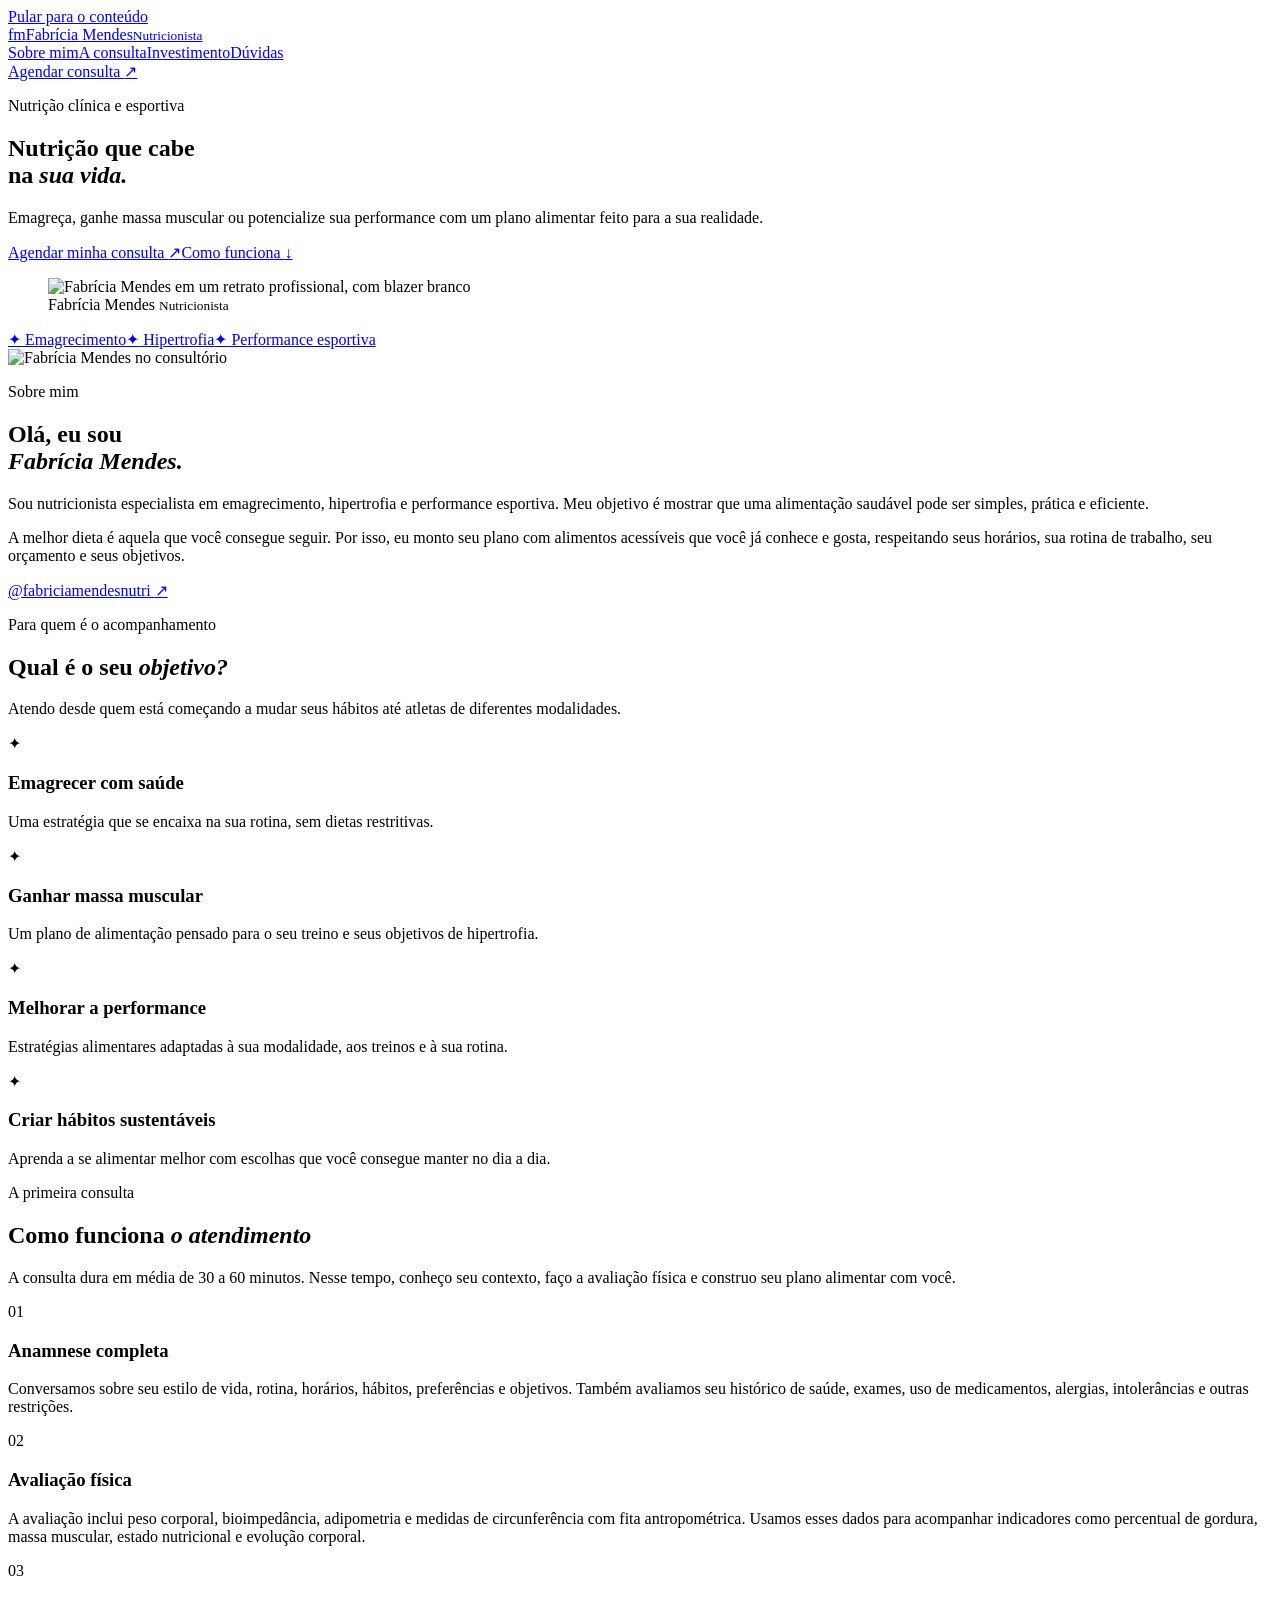
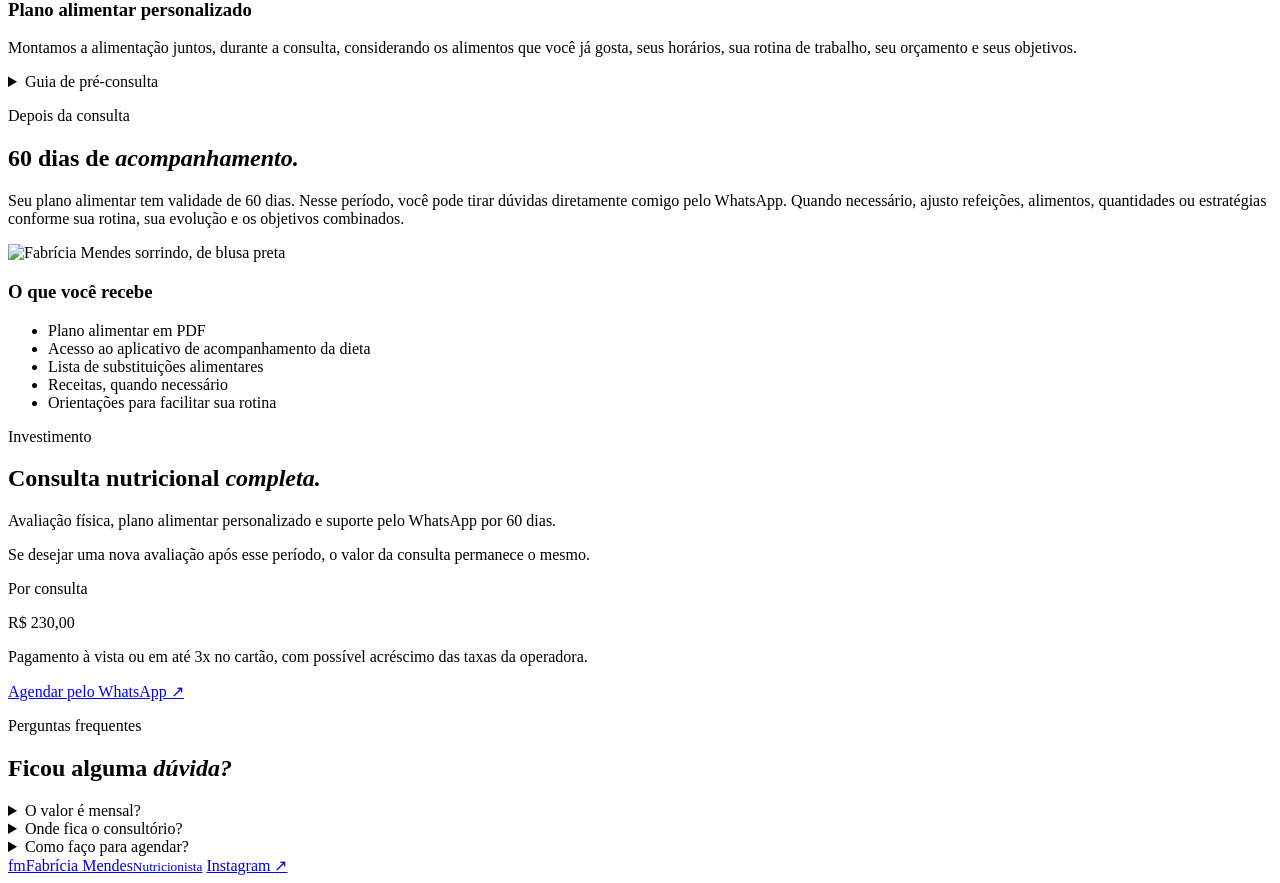
==== index.html @ 50916af8 "Add initial index.html for nutrition website This is the initial commit of the index.html file conta" ====
<!doctype html>
<html lang="pt-BR">
<head>
<meta charset="utf-8"><meta name="viewport" content="width=device-width, initial-scale=1">
<title>Fabrícia Mendes | Nutrição personalizada</title>
<meta name="description" content="Consulta nutricional personalizada com Fabrícia Mendes para emagrecimento, hipertrofia e performance esportiva. Avaliação física, plano alimentar e 60 dias de suporte.">
<meta name="theme-color" content="#f8f4ec">
<link rel="preconnect" href="https://fonts.googleapis.com">
<link rel="preconnect" href="https://fonts.gstatic.com" crossorigin>
<link href="https://fonts.googleapis.com/css2?family=DM+Sans:wght@400;500;600;700&family=Playfair+Display:ital,wght@0,400;0,500;0,600;1,400&display=swap" rel="stylesheet">
<link rel="stylesheet" href="style.css">
</head>
<body>
<a class="skip" href="#conteudo">Pular para o conteúdo</a>
<header class="top">
<div class="wrap nav">
<a class="brand" href="#inicio" aria-label="Fabrícia Mendes, início"><span class="monogram" aria-hidden="true">fm</span><span>Fabrícia Mendes<small>Nutricionista</small></span></a>
<nav aria-label="Navegação principal"><a href="#sobre">Sobre mim</a><a href="#consulta">A consulta</a><a href="#investimento">Investimento</a><a href="#duvidas">Dúvidas</a></nav>
<a class="button outline" href="#agendar">Agendar consulta <span aria-hidden="true">↗</span></a>
</div>
</header>
<main id="conteudo">
<section id="inicio" class="hero">
<div class="wrap hero-grid">
<div class="intro">
<p class="eyebrow"><span></span> Nutrição clínica e esportiva</p>
<h1>Nutrição que cabe<br class="desktop"> na <em>sua vida.</em></h1>
<p class="lead">Emagreça, ganhe massa muscular ou potencialize sua performance com um plano alimentar feito para a sua realidade.</p>
<div class="actions"><a class="button primary" href="#agendar">Agendar minha consulta <span aria-hidden="true">↗</span></a><a class="under" href="#consulta">Como funciona <span aria-hidden="true">↓</span></a></div>
</div>
<figure class="hero-image"><img src="assets/retrato.webp" alt="Fabrícia Mendes em um retrato profissional, com blazer branco" width="720" height="1280" fetchpriority="high"><figcaption>Fabrícia Mendes <small>Nutricionista</small></figcaption></figure>
</div>
<div class="wrap specialties"><a href="#objetivos"><span aria-hidden="true">✦</span> Emagrecimento</a><a href="#objetivos"><span aria-hidden="true">✦</span> Hipertrofia</a><a href="#objetivos"><span aria-hidden="true">✦</span> Performance esportiva</a></div>
</section>
<section class="section wrap about" id="sobre">
<img src="assets/consultorio.webp" alt="Fabrícia Mendes no consultório" width="640" height="640" loading="lazy">
<div><p class="eyebrow"><span></span> Sobre mim</p><h2>Olá, eu sou<br><em>Fabrícia Mendes.</em></h2>
<p>Sou nutricionista especialista em emagrecimento, hipertrofia e performance esportiva. Meu objetivo é mostrar que uma alimentação saudável pode ser simples, prática e eficiente.</p>
<p>A melhor dieta é aquela que você consegue seguir. Por isso, eu monto seu plano com alimentos acessíveis que você já conhece e gosta, respeitando seus horários, sua rotina de trabalho, seu orçamento e seus objetivos.</p>
<a class="under" href="https://www.instagram.com/fabriciamendesnutri/">@fabriciamendesnutri <span aria-hidden="true">↗</span></a></div>
</section>
<section class="section soft" id="objetivos"><div class="wrap">
<p class="eyebrow"><span></span> Para quem é o acompanhamento</p>
<h2>Qual é o seu <em>objetivo?</em></h2>
<p class="section-lead">Atendo desde quem está começando a mudar seus hábitos até atletas de diferentes modalidades.</p>
<div class="cards">
<article><span class="card-mark" aria-hidden="true">✦</span><h3>Emagrecer com saúde</h3><p>Uma estratégia que se encaixa na sua rotina, sem dietas restritivas.</p></article>
<article><span class="card-mark" aria-hidden="true">✦</span><h3>Ganhar massa muscular</h3><p>Um plano de alimentação pensado para o seu treino e seus objetivos de hipertrofia.</p></article>
<article><span class="card-mark" aria-hidden="true">✦</span><h3>Melhorar a performance</h3><p>Estratégias alimentares adaptadas à sua modalidade, aos treinos e à sua rotina.</p></article>
<article><span class="card-mark" aria-hidden="true">✦</span><h3>Criar hábitos sustentáveis</h3><p>Aprenda a se alimentar melhor com escolhas que você consegue manter no dia a dia.</p></article>
</div></div></section>
<section class="section wrap" id="consulta">
<p class="eyebrow"><span></span> A primeira consulta</p><h2>Como funciona <em>o atendimento</em></h2>
<p class="section-lead">A consulta dura em média de 30 a 60 minutos. Nesse tempo, conheço seu contexto, faço a avaliação física e construo seu plano alimentar com você.</p>
<div class="steps">
<article><span aria-hidden="true">01</span><div><h3>Anamnese completa</h3><p>Conversamos sobre seu estilo de vida, rotina, horários, hábitos, preferências e objetivos. Também avaliamos seu histórico de saúde, exames, uso de medicamentos, alergias, intolerâncias e outras restrições.</p></div></article>
<article><span aria-hidden="true">02</span><div><h3>Avaliação física</h3><p>A avaliação inclui peso corporal, bioimpedância, adipometria e medidas de circunferência com fita antropométrica. Usamos esses dados para acompanhar indicadores como percentual de gordura, massa muscular, estado nutricional e evolução corporal.</p></div></article>
<article><span aria-hidden="true">03</span><div><h3>Plano alimentar personalizado</h3><p>Montamos a alimentação juntos, durante a consulta, considerando os alimentos que você já gosta, seus horários, sua rotina de trabalho, seu orçamento e seus objetivos.</p></div></article>
</div>
<details class="guide"><summary>Guia de pré-consulta</summary><div><p>Para ajudar na precisão da avaliação corporal:</p><ul><li>Deixe cerca de 2 horas entre a última refeição e o horário da consulta.</li><li>Evite bebidas alcoólicas nas 24 horas anteriores ao atendimento.</li><li>Compareça com roupas leves. Para mulheres, top de academia e short de treino facilitam a avaliação física.</li><li>O uso de tênis é opcional.</li></ul></div></details>
</section>
<section class="section dark"><div class="wrap after">
<div><p class="eyebrow"><span></span> Depois da consulta</p><h2>60 dias de <em>acompanhamento.</em></h2><p>Seu plano alimentar tem validade de 60 dias. Nesse período, você pode tirar dúvidas diretamente comigo pelo WhatsApp. Quando necessário, ajusto refeições, alimentos, quantidades ou estratégias conforme sua rotina, sua evolução e os objetivos combinados.</p></div>
<img class="after-photo" src="assets/acompanhamento.webp" alt="Fabrícia Mendes sorrindo, de blusa preta" width="1100" height="825" loading="lazy" decoding="async">
<div class="deliverables"><h3>O que você recebe</h3><ul><li>Plano alimentar em PDF</li><li>Acesso ao aplicativo de acompanhamento da dieta</li><li>Lista de substituições alimentares</li><li>Receitas, quando necessário</li><li>Orientações para facilitar sua rotina</li></ul></div>
</div></section>
<section class="section wrap booking" id="investimento">
<div><p class="eyebrow"><span></span> Investimento</p><h2>Consulta nutricional <em>completa.</em></h2><p>Avaliação física, plano alimentar personalizado e suporte pelo WhatsApp por 60 dias.</p><p>Se desejar uma nova avaliação após esse período, o valor da consulta permanece o mesmo.</p></div>
<div class="price" id="agendar"><p class="eyebrow">Por consulta</p><p class="amount">R$ 230,00</p><p>Pagamento à vista ou em até 3x no cartão, com possível acréscimo das taxas da operadora.</p><a class="button primary" href="https://wa.me/5598991360718?text=Ol%C3%A1%2C%20Fabr%C3%ADcia%21%20Gostaria%20de%20agendar%20uma%20consulta%20nutricional.">Agendar pelo WhatsApp <span aria-hidden="true">↗</span></a></div>
</section>
<section class="section soft" id="duvidas"><div class="wrap faq"><div><p class="eyebrow"><span></span> Perguntas frequentes</p><h2>Ficou alguma <em>dúvida?</em></h2></div><div>
<details><summary>O valor é mensal?</summary><p>O pagamento de R$ 230,00 é feito por consulta e inclui avaliação, plano alimentar personalizado e 60 dias de suporte via WhatsApp.</p></details>
<details><summary>Onde fica o consultório?</summary><p>Após o agendamento, você recebe o endereço e as orientações para o atendimento.</p></details>
<details><summary>Como faço para agendar?</summary><p>Toque em “Agendar pelo WhatsApp” para falar diretamente comigo e combinar seu atendimento.</p><a class="under" href="#agendar">Ir para o agendamento <span aria-hidden="true">↗</span></a></details>
</div></div></section>
</main>
<footer><div class="wrap nav">
<a class="brand" href="#inicio"><span class="monogram" aria-hidden="true">fm</span><span>Fabrícia Mendes<small>Nutricionista</small></span></a>
<a class="under" href="https://www.instagram.com/fabriciamendesnutri/">Instagram <span aria-hidden="true">↗</span></a>
</div></footer>
</body></html>
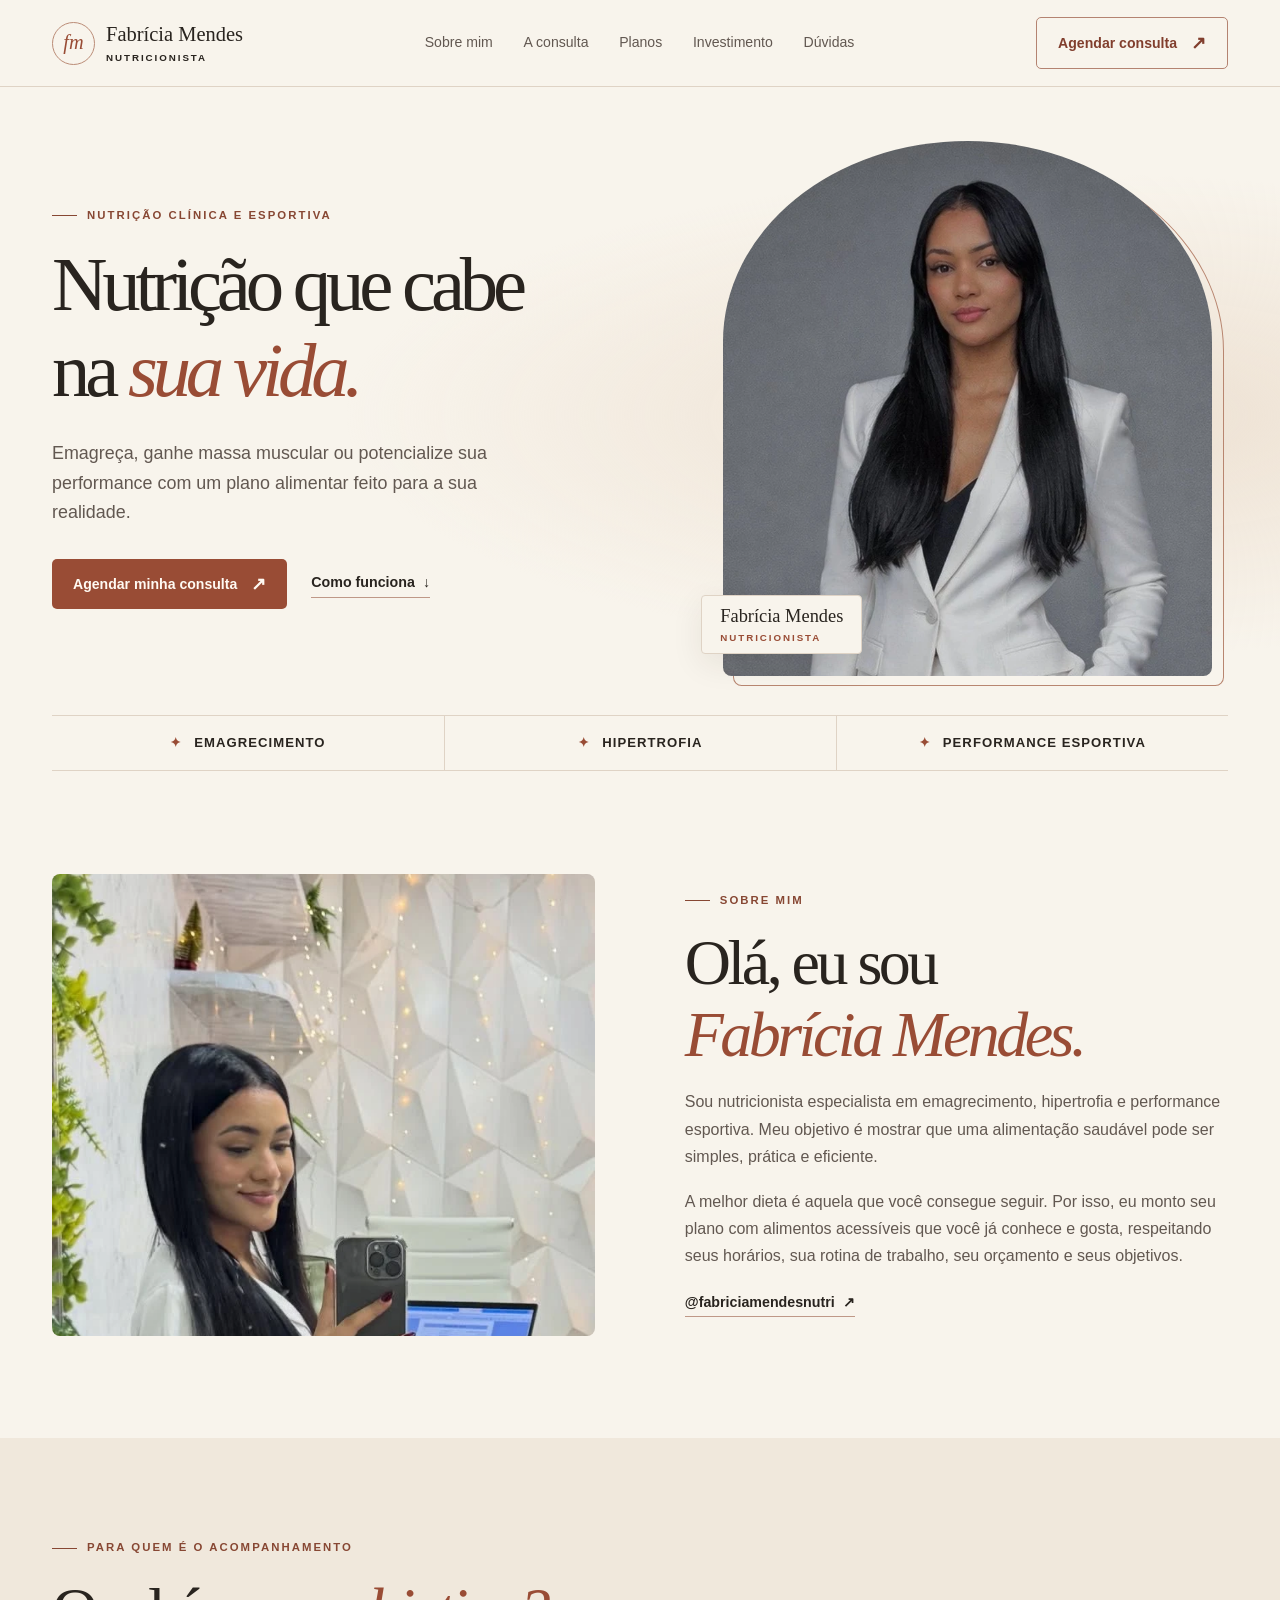
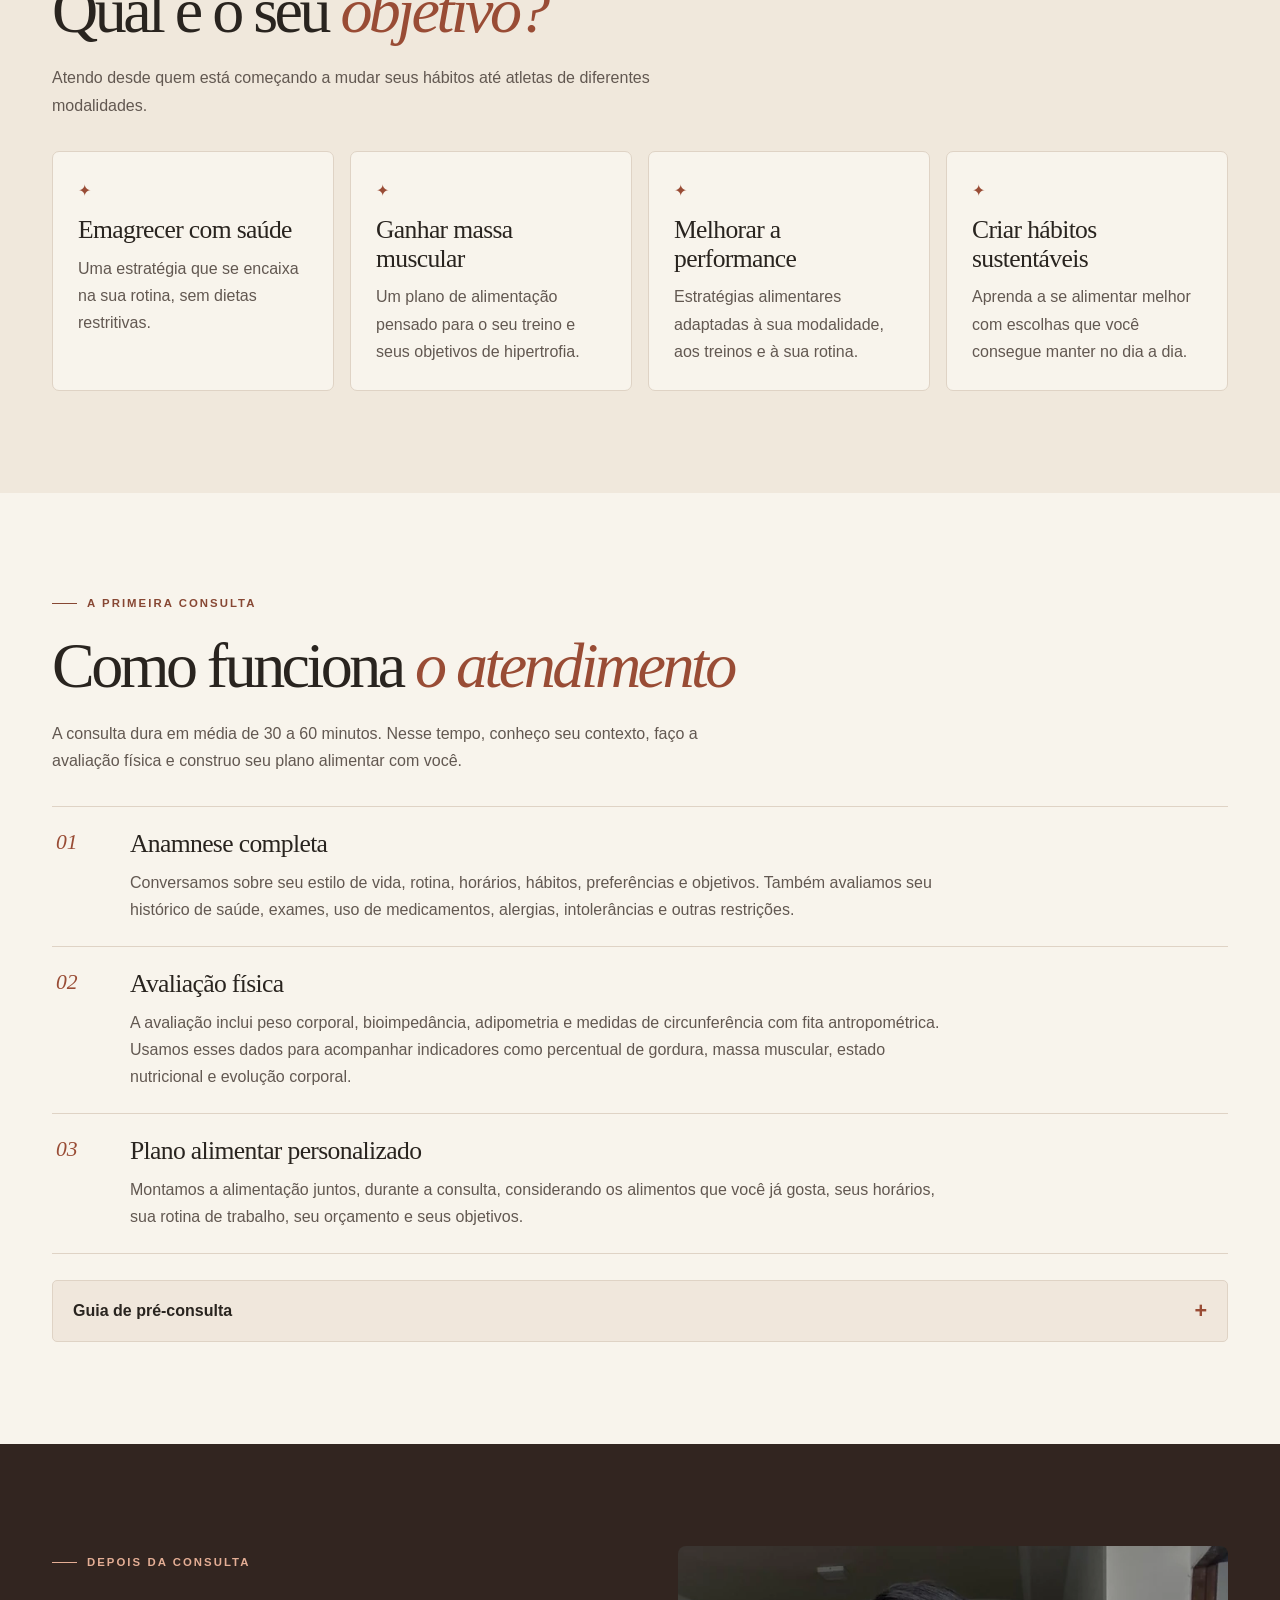
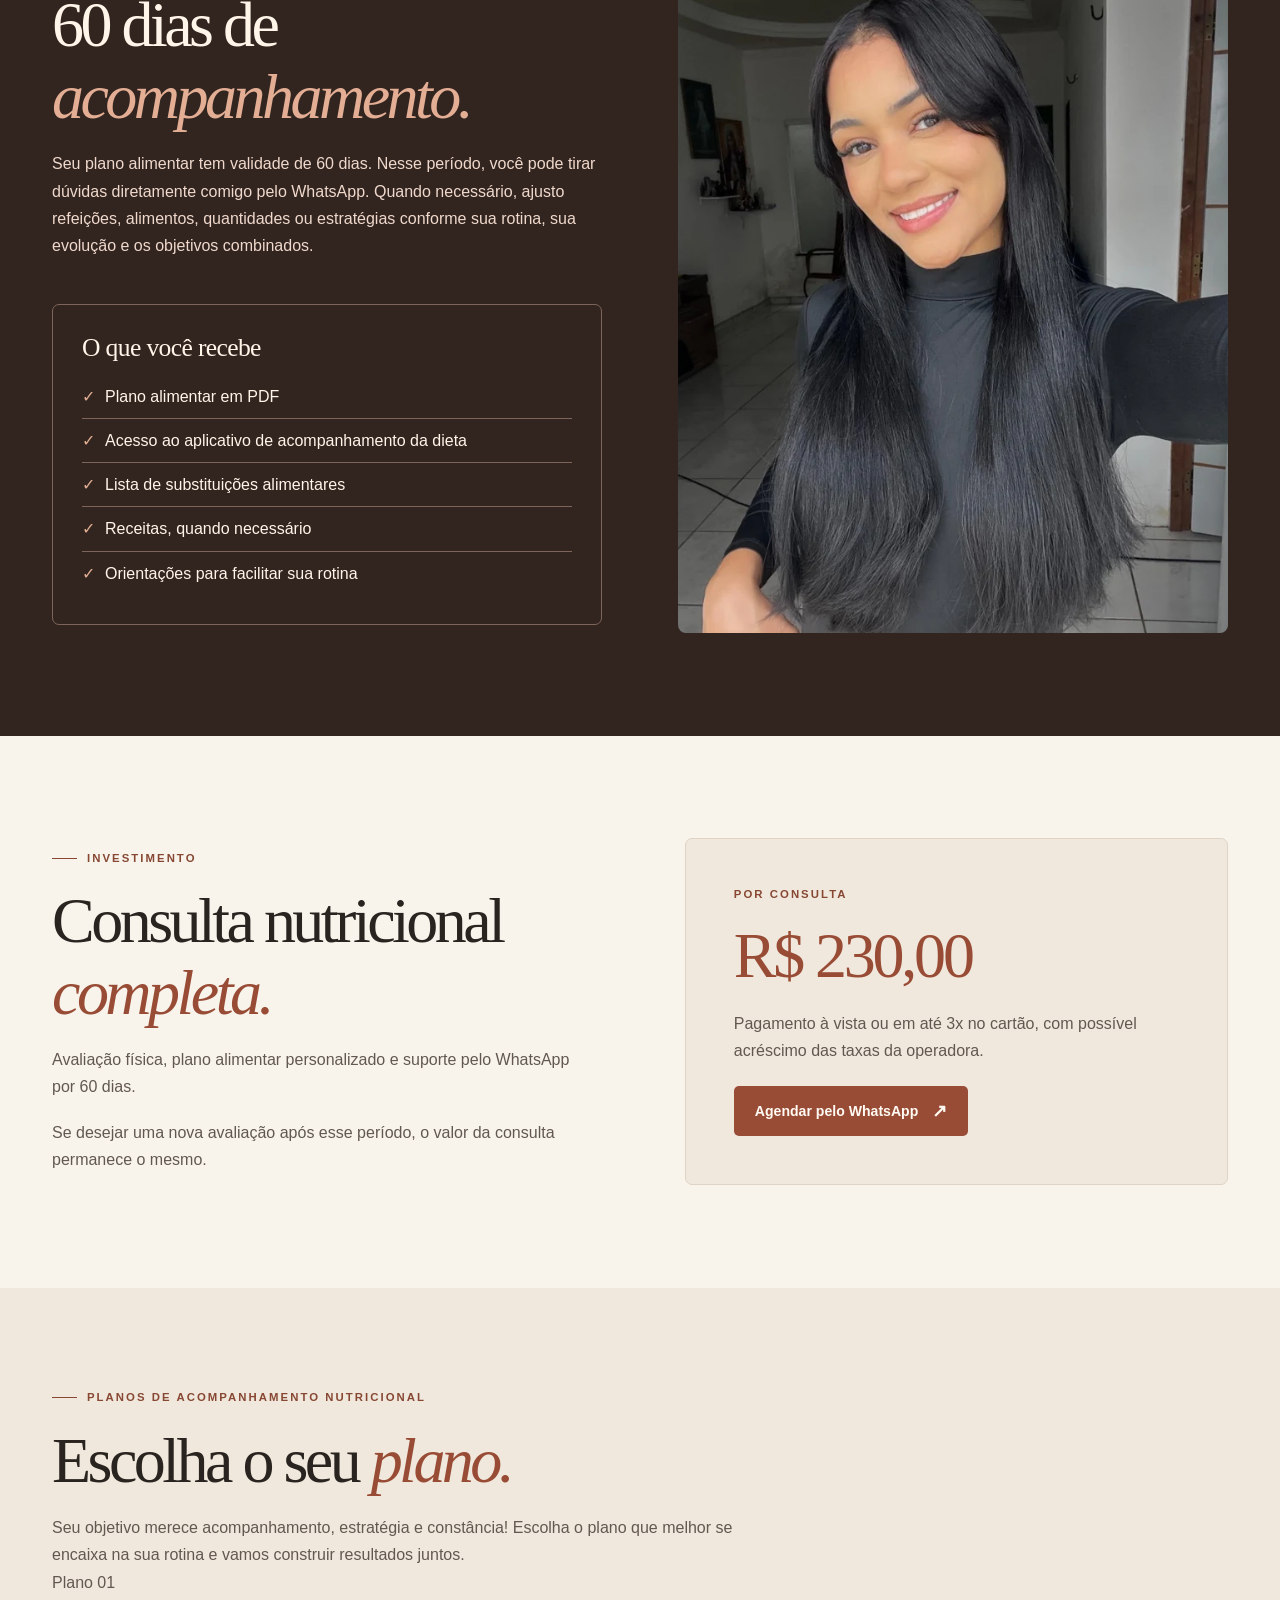
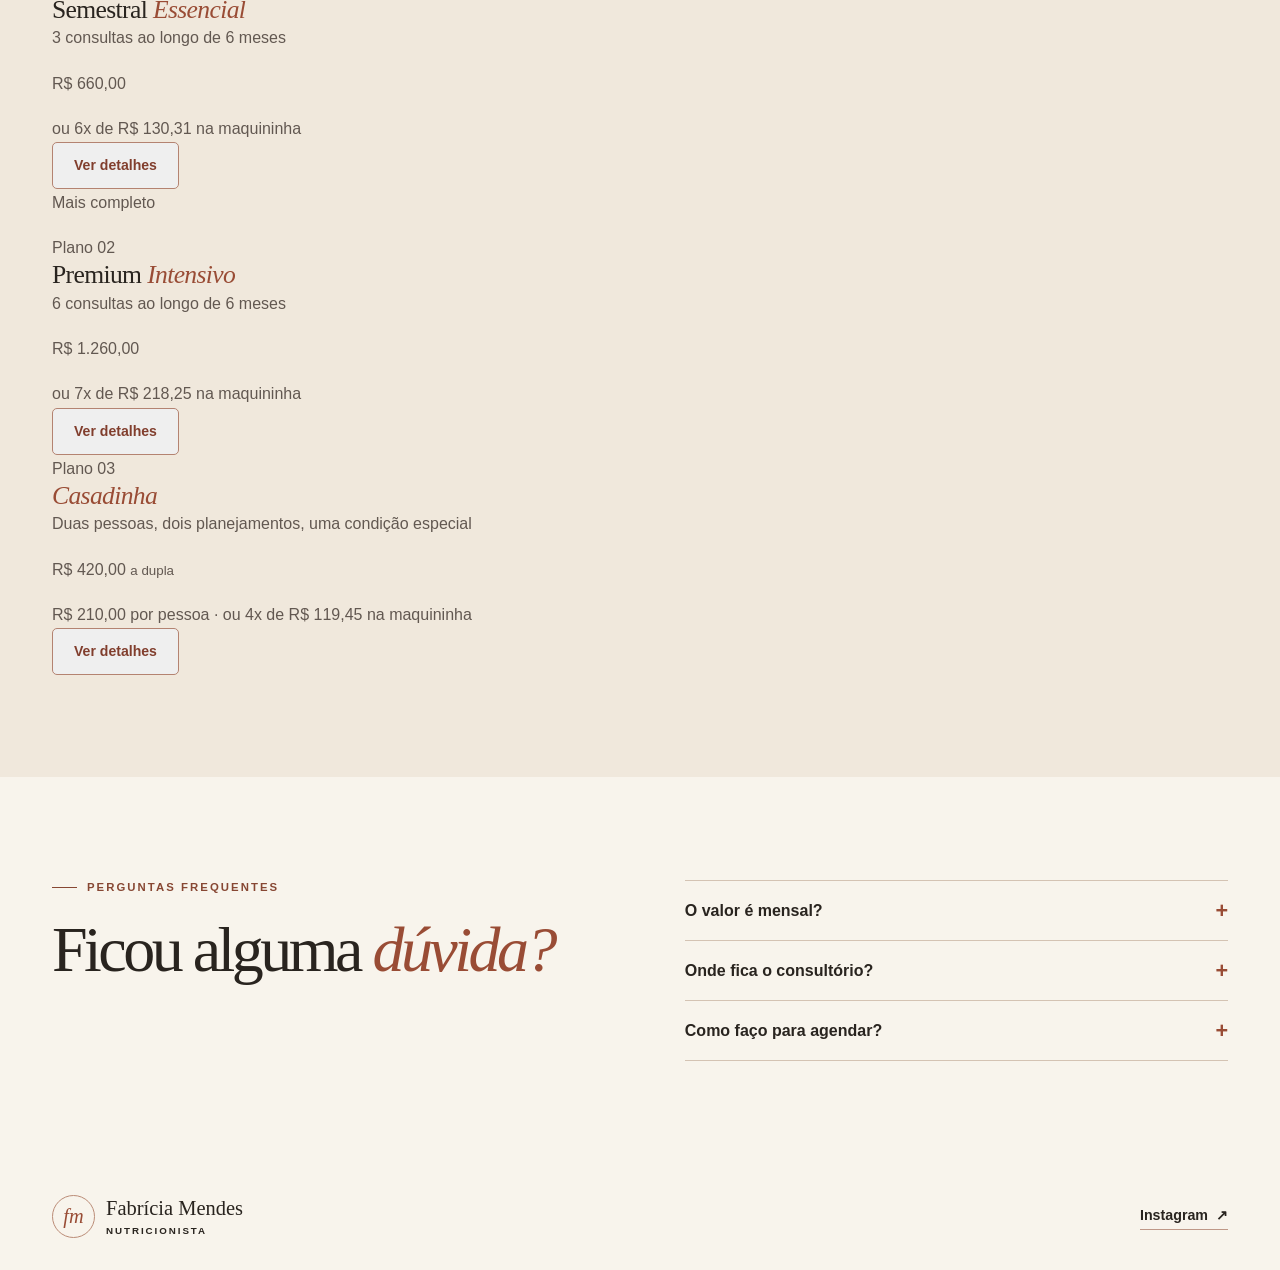
==== commit 19ef0f04: "Adiciona seção de planos com modais e link para WhatsApp Added new nutritional plans section with de" ====
--- a/index.html
+++ b/index.html
@@ -15,7 +15,7 @@
 <header class="top">
 <div class="wrap nav">
 <a class="brand" href="#inicio" aria-label="Fabrícia Mendes, início"><span class="monogram" aria-hidden="true">fm</span><span>Fabrícia Mendes<small>Nutricionista</small></span></a>
-<nav aria-label="Navegação principal"><a href="#sobre">Sobre mim</a><a href="#consulta">A consulta</a><a href="#investimento">Investimento</a><a href="#duvidas">Dúvidas</a></nav>
+<nav aria-label="Navegação principal"><a href="#sobre">Sobre mim</a><a href="#consulta">A consulta</a><a href="#planos">Planos</a><a href="#investimento">Investimento</a><a href="#duvidas">Dúvidas</a></nav>
 <a class="button outline" href="#agendar">Agendar consulta <span aria-hidden="true">↗</span></a>
 </div>
 </header>
@@ -68,7 +68,39 @@
 <div><p class="eyebrow"><span></span> Investimento</p><h2>Consulta nutricional <em>completa.</em></h2><p>Avaliação física, plano alimentar personalizado e suporte pelo WhatsApp por 60 dias.</p><p>Se desejar uma nova avaliação após esse período, o valor da consulta permanece o mesmo.</p></div>
 <div class="price" id="agendar"><p class="eyebrow">Por consulta</p><p class="amount">R$ 230,00</p><p>Pagamento à vista ou em até 3x no cartão, com possível acréscimo das taxas da operadora.</p><a class="button primary" href="https://wa.me/5598991360718?text=Ol%C3%A1%2C%20Fabr%C3%ADcia%21%20Gostaria%20de%20agendar%20uma%20consulta%20nutricional.">Agendar pelo WhatsApp <span aria-hidden="true">↗</span></a></div>
 </section>
-<section class="section soft" id="duvidas"><div class="wrap faq"><div><p class="eyebrow"><span></span> Perguntas frequentes</p><h2>Ficou alguma <em>dúvida?</em></h2></div><div>
+<section class="section soft" id="planos"><div class="wrap">
+<p class="eyebrow"><span></span> Planos de acompanhamento nutricional</p>
+<h2>Escolha o seu <em>plano.</em></h2>
+<p class="section-lead">Seu objetivo merece acompanhamento, estratégia e constância! Escolha o plano que melhor se encaixa na sua rotina e vamos construir resultados juntos.</p>
+<div class="plans">
+<article class="plan">
+<p class="plan-num">Plano 01</p>
+<h3>Semestral <em>Essencial</em></h3>
+<p class="plan-tag">3 consultas ao longo de 6 meses</p>
+<p class="plan-price">R$ 660,00</p>
+<p class="plan-parc">ou 6x de R$ 130,31 na maquininha</p>
+<button class="button outline plan-open" type="button" data-plan="essencial">Ver detalhes</button>
+</article>
+<article class="plan featured">
+<p class="plan-badge">Mais completo</p>
+<p class="plan-num">Plano 02</p>
+<h3>Premium <em>Intensivo</em></h3>
+<p class="plan-tag">6 consultas ao longo de 6 meses</p>
+<p class="plan-price">R$ 1.260,00</p>
+<p class="plan-parc">ou 7x de R$ 218,25 na maquininha</p>
+<button class="button outline plan-open" type="button" data-plan="premium">Ver detalhes</button>
+</article>
+<article class="plan">
+<p class="plan-num">Plano 03</p>
+<h3><em>Casadinha</em></h3>
+<p class="plan-tag">Duas pessoas, dois planejamentos, uma condição especial</p>
+<p class="plan-price">R$ 420,00 <small>a dupla</small></p>
+<p class="plan-parc">R$ 210,00 por pessoa · ou 4x de R$ 119,45 na maquininha</p>
+<button class="button outline plan-open" type="button" data-plan="casadinha">Ver detalhes</button>
+</article>
+</div>
+</div></section>
+<section class="section" id="duvidas"><div class="wrap faq"><div><p class="eyebrow"><span></span> Perguntas frequentes</p><h2>Ficou alguma <em>dúvida?</em></h2></div><div>
 <details><summary>O valor é mensal?</summary><p>O pagamento de R$ 230,00 é feito por consulta e inclui avaliação, plano alimentar personalizado e 60 dias de suporte via WhatsApp.</p></details>
 <details><summary>Onde fica o consultório?</summary><p>Após o agendamento, você recebe o endereço e as orientações para o atendimento.</p></details>
 <details><summary>Como faço para agendar?</summary><p>Toque em “Agendar pelo WhatsApp” para falar diretamente comigo e combinar seu atendimento.</p><a class="under" href="#agendar">Ir para o agendamento <span aria-hidden="true">↗</span></a></details>
@@ -78,4 +110,134 @@
 <a class="brand" href="#inicio"><span class="monogram" aria-hidden="true">fm</span><span>Fabrícia Mendes<small>Nutricionista</small></span></a>
 <a class="under" href="https://www.instagram.com/fabriciamendesnutri/">Instagram <span aria-hidden="true">↗</span></a>
 </div></footer>
+
+<dialog class="plan-modal" id="plan-modal" aria-labelledby="plan-modal-title">
+<button class="plan-close" type="button" aria-label="Fechar detalhes do plano">×</button>
+<p class="plan-num" id="plan-modal-num"></p>
+<h3 id="plan-modal-title"></h3>
+<p class="plan-modal-tag" id="plan-modal-tag"></p>
+<p class="plan-price" id="plan-modal-price"></p>
+<h4>O que está incluso</h4>
+<ul id="plan-modal-list"></ul>
+<h4>Ideal para</h4>
+<p class="plan-modal-ideal" id="plan-modal-ideal"></p>
+<p class="plan-modal-extra" id="plan-modal-extra"></p>
+<p class="plan-parc" id="plan-modal-parc"></p>
+<a class="button primary" id="plan-modal-cta" href="#">Quero este plano <span aria-hidden="true">↗</span></a>
+<p class="plan-modal-note">Ao escolher, você fala direto comigo no WhatsApp.</p>
+</dialog>
+
+<script>
+(function () {
+  var WHATS = "https://wa.me/5598991360718?text=";
+  var PLANS = {
+    essencial: {
+      num: "Plano 01 · Semestral Essencial",
+      title: "Semestral Essencial",
+      tag: "3 consultas ao longo de 6 meses",
+      price: "R$ 660,00",
+      list: [
+        "Consulta inicial com avaliação completa.",
+        "Retorno a cada 2 meses.",
+        "Reavaliação e acompanhamento da evolução.",
+        "Ajustes no planejamento alimentar.",
+        "Suporte via WhatsApp entre as consultas."
+      ],
+      ideal: "Pacientes que já possuem uma boa autonomia alimentar e precisam de acompanhamento periódico para manter a constância, ajustar estratégias e continuar evoluindo.",
+      extra: "",
+      parc: "Parcelamento na maquininha: 6x de R$ 130,31 (com juros).",
+      msg: "Olá, Fabrícia! Tenho interesse no Plano Semestral Essencial (3 consultas em 6 meses, R$ 660,00). Pode me passar mais informações?"
+    },
+    premium: {
+      num: "Plano 02 · Premium Intensivo",
+      title: "Premium Intensivo",
+      tag: "6 consultas ao longo de 6 meses",
+      price: "R$ 1.260,00",
+      list: [
+        "Consulta inicial com avaliação completa.",
+        "Acompanhamento com retornos mensais.",
+        "Avaliação contínua da evolução.",
+        "Ajustes frequentes no planejamento alimentar.",
+        "Estratégias nutricionais individualizadas.",
+        "Suporte via WhatsApp entre as consultas."
+      ],
+      ideal: "Pacientes que buscam emagrecimento, hipertrofia, mudança de hábitos e que precisam de um acompanhamento mais próximo, com direcionamento frequente e ajustes estratégicos para alcançar seus objetivos.",
+      extra: "",
+      parc: "Parcelamento na maquininha: 7x de R$ 218,25 (com juros).",
+      msg: "Olá, Fabrícia! Tenho interesse no Plano Premium Intensivo (6 consultas em 6 meses, R$ 1.260,00). Pode me passar mais informações?"
+    },
+    casadinha: {
+      num: "Plano 03 · Casadinha",
+      title: "Casadinha",
+      tag: "Duas pessoas, dois planejamentos, uma condição especial!",
+      price: "R$ 420,00 a dupla (R$ 210,00 por pessoa)",
+      list: [
+        "1 consulta individual para cada pessoa.",
+        "Avaliação nutricional individual.",
+        "Planejamento alimentar personalizado.",
+        "Orientações nutricionais individualizadas.",
+        "Suporte via WhatsApp para dúvidas sobre o planejamento."
+      ],
+      ideal: "Casais, amigas, familiares ou pessoas que desejam iniciar uma mudança de hábitos juntas, aproveitando uma condição especial para realizar suas consultas nutricionais.",
+      extra: "Economia de R$ 40,00 na dupla!",
+      parc: "Parcelamento na maquininha: 4x de R$ 119,45 (com juros).",
+      msg: "Olá, Fabrícia! Tenho interesse no Plano Casadinha (R$ 420,00 a dupla). Pode me passar mais informações?"
+    }
+  };
+
+  var modal = document.getElementById("plan-modal");
+  var els = {
+    num: document.getElementById("plan-modal-num"),
+    title: document.getElementById("plan-modal-title"),
+    tag: document.getElementById("plan-modal-tag"),
+    price: document.getElementById("plan-modal-price"),
+    list: document.getElementById("plan-modal-list"),
+    ideal: document.getElementById("plan-modal-ideal"),
+    extra: document.getElementById("plan-modal-extra"),
+    parc: document.getElementById("plan-modal-parc"),
+    cta: document.getElementById("plan-modal-cta")
+  };
+
+  function openPlan(key) {
+    var p = PLANS[key];
+    if (!p) return;
+    els.num.textContent = p.num;
+    els.title.textContent = p.title;
+    els.tag.textContent = p.tag;
+    els.price.textContent = p.price;
+    els.list.innerHTML = "";
+    p.list.forEach(function (item) {
+      var li = document.createElement("li");
+      li.textContent = item;
+      els.list.appendChild(li);
+    });
+    els.ideal.textContent = p.ideal;
+    els.extra.textContent = p.extra;
+    els.extra.hidden = !p.extra;
+    els.parc.textContent = p.parc;
+    els.cta.href = WHATS + encodeURIComponent(p.msg);
+    if (typeof modal.showModal === "function") {
+      modal.showModal();
+    } else {
+      window.location.href = els.cta.href;
+    }
+  }
+
+  document.querySelectorAll(".plan-open").forEach(function (btn) {
+    btn.addEventListener("click", function () {
+      openPlan(btn.getAttribute("data-plan"));
+    });
+  });
+
+  modal.querySelector(".plan-close").addEventListener("click", function () {
+    modal.close();
+  });
+
+  modal.addEventListener("click", function (event) {
+    if (event.target === modal) {
+      modal.close();
+    }
+  });
+})();
+</script>
 </body></html>
--- a/style.css
+++ b/style.css
@@ -0,0 +1,32 @@
+:root{--paper:#f8f4ec;--cream:#f0e8dc;--ink:#29241f;--muted:#625851;--accent:#994c35;--line:#dfd3c5;--dark:#322520;--serif:"Playfair Display",Georgia,serif;--sans:"DM Sans",Arial,sans-serif}
+*{box-sizing:border-box}html{scroll-behavior:smooth}body{margin:0;background:var(--paper);color:var(--ink);font:400 16px/1.7 var(--sans)}a{color:inherit;text-decoration:none}button,a,summary{-webkit-tap-highlight-color:transparent}a:focus-visible,summary:focus-visible{outline:2px solid currentColor;outline-offset:5px}img{display:block;width:100%;height:auto}figure,p{margin:0}h1,h2,h3{margin:0;font-family:var(--serif);font-weight:400;line-height:1.12}h1{font-size:clamp(3.4rem,6vw,6.1rem);letter-spacing:-.068em}h2{font-size:clamp(2.65rem,5vw,4.6rem);letter-spacing:-.055em}h3{font-size:1.6rem;letter-spacing:-.025em}em{font-weight:400;color:var(--accent)}.wrap{width:min(1180px,calc(100% - 104px));margin-inline:auto}.skip{position:fixed;top:.75rem;left:.75rem;background:white;padding:1rem;z-index:10;transform:translateY(-200%)}.skip:focus{transform:none}.top{border-bottom:1px solid var(--line)}.nav,.nav nav,.brand{display:flex;align-items:center}.nav{min-height:86px;justify-content:space-between;gap:22px}.brand{gap:11px;white-space:nowrap;font:500 1.28rem/1.15 var(--serif)}.monogram{display:grid;place-items:center;border:1px solid #bb8c77;border-radius:50%;width:43px;height:43px;font-style:italic;color:var(--accent);font-size:1.27rem}.brand small,.hero-image small{display:block;margin-top:5px;font:700 .61rem/1.15 var(--sans);text-transform:uppercase;letter-spacing:.2em}.nav nav{gap:clamp(16px,2.4vw,38px);font-size:.88rem;color:var(--muted)}.nav nav a:hover,.under:hover{color:var(--accent)}.button{display:inline-flex;align-items:center;justify-content:center;gap:14px;padding:13px 21px;border-radius:5px;font-size:.88rem;font-weight:700;line-height:1.35;min-height:46px;transition:background .2s,color .2s}.button span{font-size:1.12rem}.outline{border:1px solid #b48371;color:#813e2d}.outline:hover{background:#eee0d5}.primary{background:var(--accent);color:#fffaf3}.primary:hover{background:#793924}.under{display:inline-flex;align-items:center;gap:8px;font-size:.89rem;font-weight:700;border-bottom:1px solid #bf9887;padding-bottom:2px;width:fit-content}
+.hero{overflow:hidden;background:radial-gradient(ellipse at 84% 48%,#ede0d1 0%,transparent 48%),var(--paper)}.hero-grid{display:grid;grid-template-columns:1.24fr 1fr;align-items:center;gap:clamp(25px,5.1vw,82px);padding:54px 16px 39px 0}.intro{padding-block:12px}.eyebrow{display:flex;align-items:center;gap:10px;font-size:.71rem;line-height:1.35;font-weight:700;letter-spacing:.18em;text-transform:uppercase;color:#874733;margin-bottom:19px}.eyebrow span{width:25px;border-bottom:1px solid currentColor}.lead{font-size:clamp(1rem,1.4vw,1.2rem);line-height:1.65;max-width:445px;color:var(--muted);margin-top:25px}.actions{display:flex;align-items:center;gap:24px;flex-wrap:wrap;margin-top:31px}.hero-image{position:relative;isolation:isolate}.hero-image::before{content:"";position:absolute;inset:9px -12px -10px 10px;border:1px solid #b88670;border-radius:52% 52% 9px 9px / 39% 39% 9px 9px;z-index:-1}.hero-image img{height:clamp(370px,42vw,535px);object-fit:cover;object-position:center 32%;border-radius:52% 52% 9px 9px / 39% 39% 9px 9px}.hero-image figcaption{position:absolute;bottom:22px;left:-22px;background:var(--paper);border:1px solid var(--line);box-shadow:0 10px 32px #35231915;border-radius:4px;padding:10px 18px;font:400 1.15rem var(--serif)}.hero-image small{color:var(--accent)}.specialties{display:grid;grid-template-columns:repeat(3,1fr);border-top:1px solid var(--line);border-bottom:1px solid var(--line);text-align:center}.specialties a{padding:16px 10px;font-size:.82rem;font-weight:700;letter-spacing:.08em;text-transform:uppercase}.specialties a+a{border-left:1px solid var(--line)}.specialties span{color:var(--accent);margin-right:7px}.specialties a:hover{background:#efdfd2}.section{padding-block:clamp(57px,8vw,112px)}.section p:not(.eyebrow,.amount){color:var(--muted)}.section h2+p,.section p+p{margin-top:18px}.section-lead{max-width:690px}.about,.after,.booking,.faq{display:grid;grid-template-columns:1fr 1fr;align-items:center;gap:clamp(28px,7vw,112px)}.about img{max-height:462px;object-fit:cover;object-position:center 44%;border-radius:8px}.about .under{margin-top:20px}.soft{background:var(--cream)}.cards{display:grid;grid-template-columns:repeat(4,1fr);gap:16px;margin-top:32px}.cards article,.price{background:var(--paper);border:1px solid var(--line);border-radius:7px;padding:25px}.cards h3+p,.steps h3+p{margin-top:10px}.card-mark{display:block;color:var(--accent);margin-bottom:12px}.steps{border-top:1px solid var(--line);margin-top:32px}.steps article{display:grid;grid-template-columns:74px 1fr;border-bottom:1px solid var(--line);padding:23px 4px}.steps article>span{font:italic 1.35rem var(--serif);color:var(--accent)}.steps p{max-width:830px}.guide{margin-top:26px;background:#f0e7dc;padding-inline:20px;border:1px solid var(--line);border-radius:5px}.guide ul{margin-top:8px;padding-left:20px}.guide div{padding-bottom:4px}.dark{background:var(--dark);color:#fff5e8}.dark .eyebrow,.dark em{color:#e4ae95}.dark p:not(.eyebrow){color:#f0d9cc}.deliverables{border:1px solid #7e6559;border-radius:7px;padding:29px}.deliverables ul{padding:0;margin:12px 0 0;list-style:none}.deliverables li{padding:8px 0;border-bottom:1px solid #7e6559}.deliverables li:last-child{border-bottom:0}.deliverables li::before{content:"✓";margin-right:10px;color:#e4ae95}.price{background:var(--cream);padding:clamp(23px,4vw,48px);scroll-margin-top:20px}.amount{font:400 clamp(2.8rem,5vw,4.8rem)/1.1 var(--serif);color:var(--accent);letter-spacing:-.05em}.price .button{margin-top:22px}.faq{align-items:start}.faq details{border-bottom:1px solid #d4c3b3}.faq details:first-child{border-top:1px solid #d4c3b3}summary{font-weight:700;cursor:pointer;list-style:none;display:flex;gap:16px;justify-content:space-between;align-items:center;padding:16px 0}summary::-webkit-details-marker{display:none}summary::after{content:"+";font-size:1.35rem;color:var(--accent);line-height:1}details[open]>summary::after{content:"−"}.faq details p{padding-bottom:16px}.faq details .under{margin:0 0 15px}footer .nav{min-height:106px}
+@media(max-width:980px){.wrap{width:calc(100% - 64px)}.cards{grid-template-columns:repeat(2,1fr)}.nav nav{gap:15px}.desktop{display:none}}
+@media(max-width:735px){.wrap{width:calc(100% - 36px)}.top .nav{flex-wrap:wrap;padding-top:14px;gap:9px 13px}.nav nav{order:3;width:100%;justify-content:space-between;overflow-x:auto;padding:8px 0 12px;white-space:nowrap;font-size:.77rem}.brand{font-size:1.07rem;gap:7px}.monogram{width:34px;height:34px}.top .button{padding:8px 10px;min-height:40px;font-size:.74rem;gap:5px}.hero-grid{grid-template-columns:1fr;gap:30px;padding:33px 0 32px}.intro{padding:0}.hero-image{margin:0 12px 0 20px;max-width:520px}.hero-image img{height:clamp(330px,105vw,480px)}.hero-image figcaption{left:-13px}.specialties a{font-size:.65rem;letter-spacing:.02em;padding:12px 4px}.specialties span{margin-right:2px}.about,.after,.booking,.faq{grid-template-columns:1fr;gap:28px}.about img{order:2;max-height:390px}.steps article{grid-template-columns:43px 1fr}.actions{gap:14px}.cards article{padding:16px}.cards h3{font-size:1.35rem}.cards p{font-size:.91rem}}
+@media(prefers-reduced-motion:reduce){html{scroll-behavior:auto}*,*::before,*::after{transition:none!important}}
+
+.after {
+  column-gap: clamp(28px, 6vw, 88px);
+  row-gap: 28px;
+}
+.after-photo {
+  width: 100%;
+  aspect-ratio: 4 / 5;
+  object-fit: cover;
+  object-position: 46% center;
+  border-radius: 8px;
+}
+@media (min-width: 736px) {
+  .after-photo {
+    grid-column: 2;
+    grid-row: 1 / span 2;
+  }
+  .after .deliverables {
+    grid-column: 1;
+  }
+}
+@media (max-width: 735px) {
+  .after-photo {
+    aspect-ratio: 4 / 3;
+  }
+}
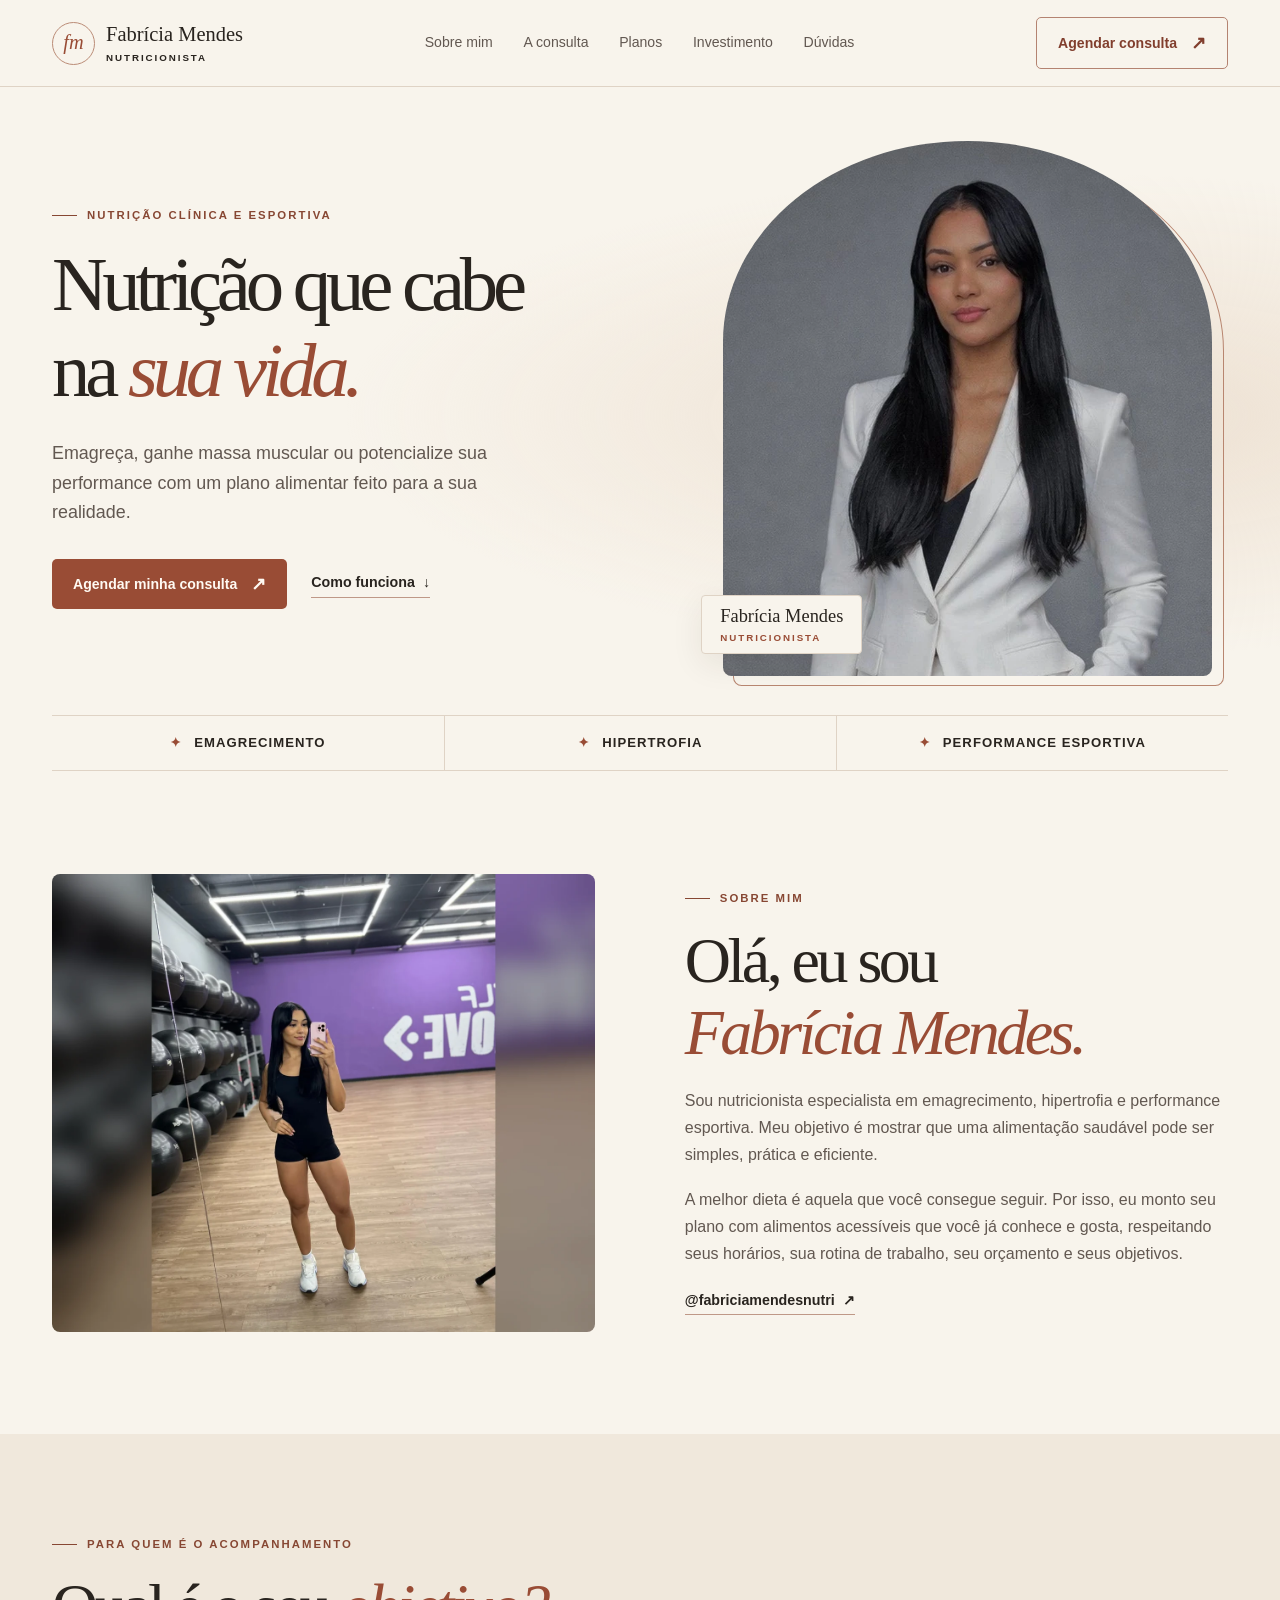
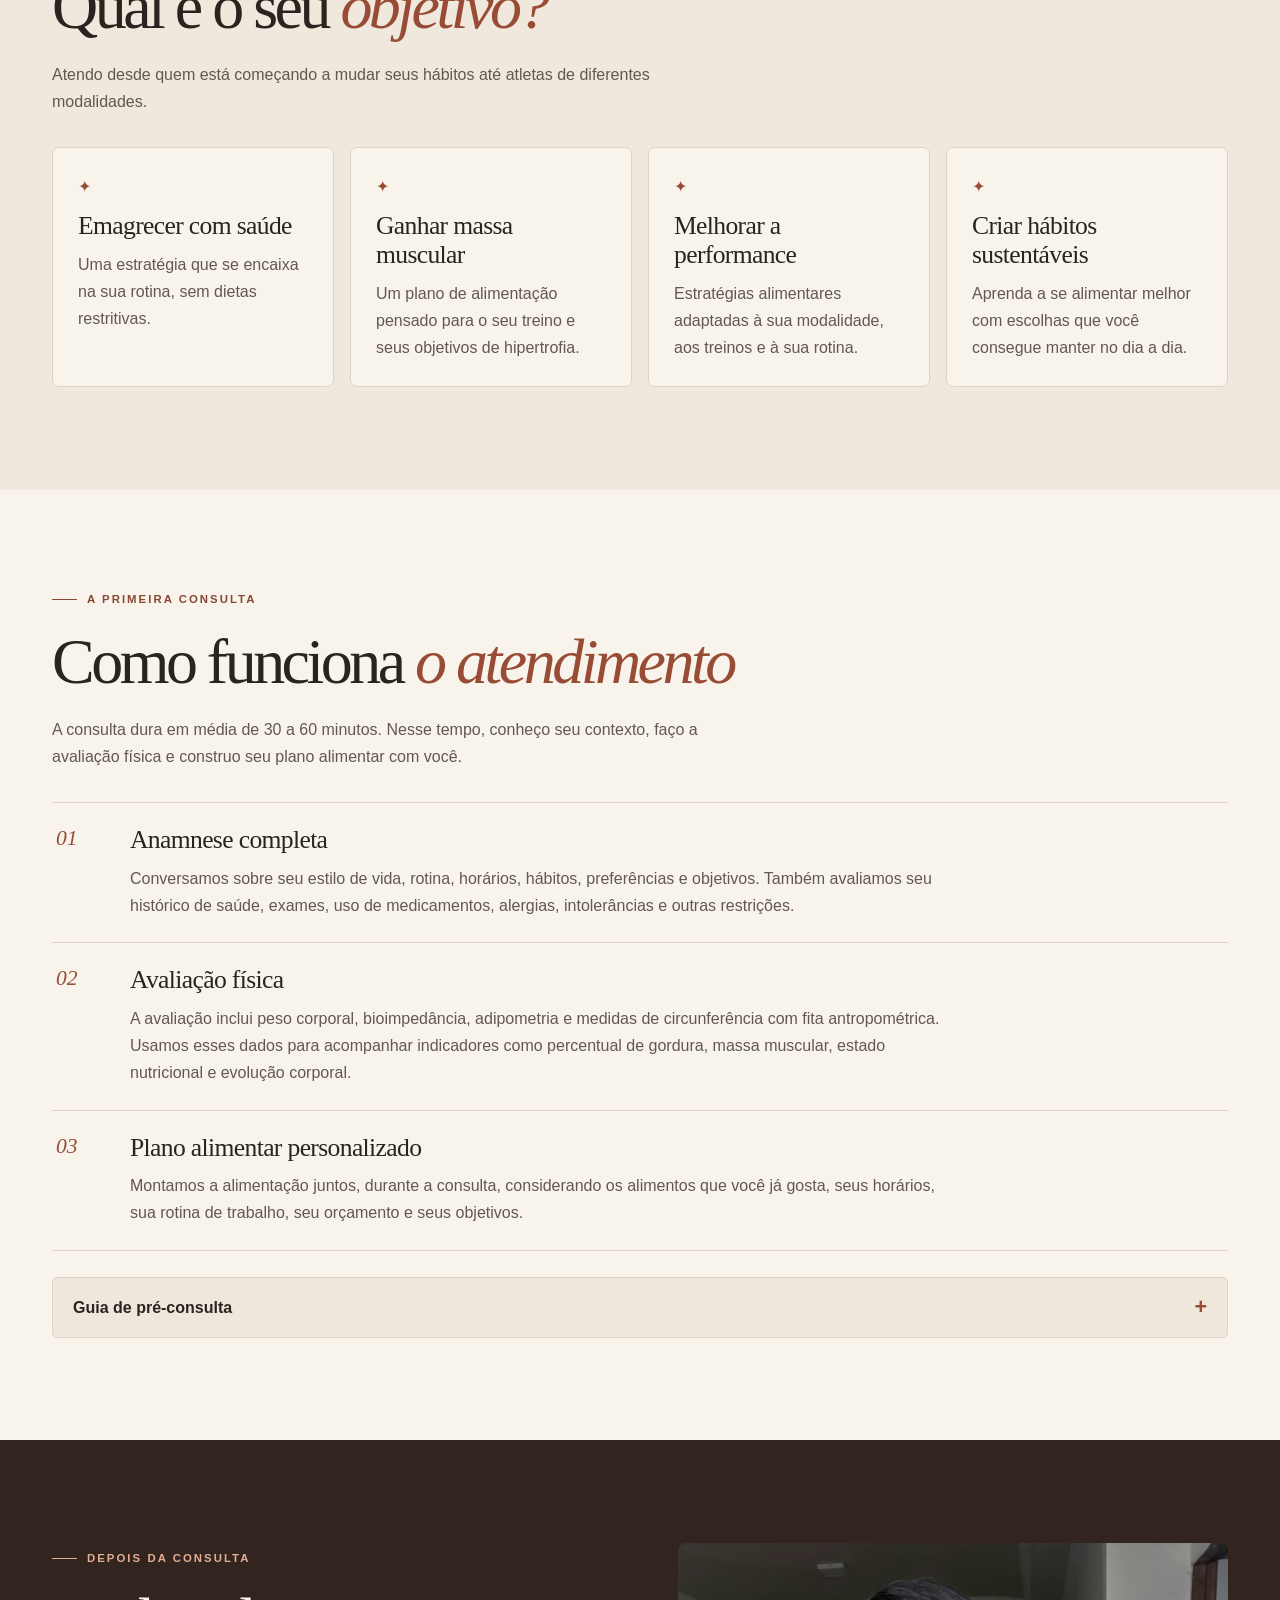
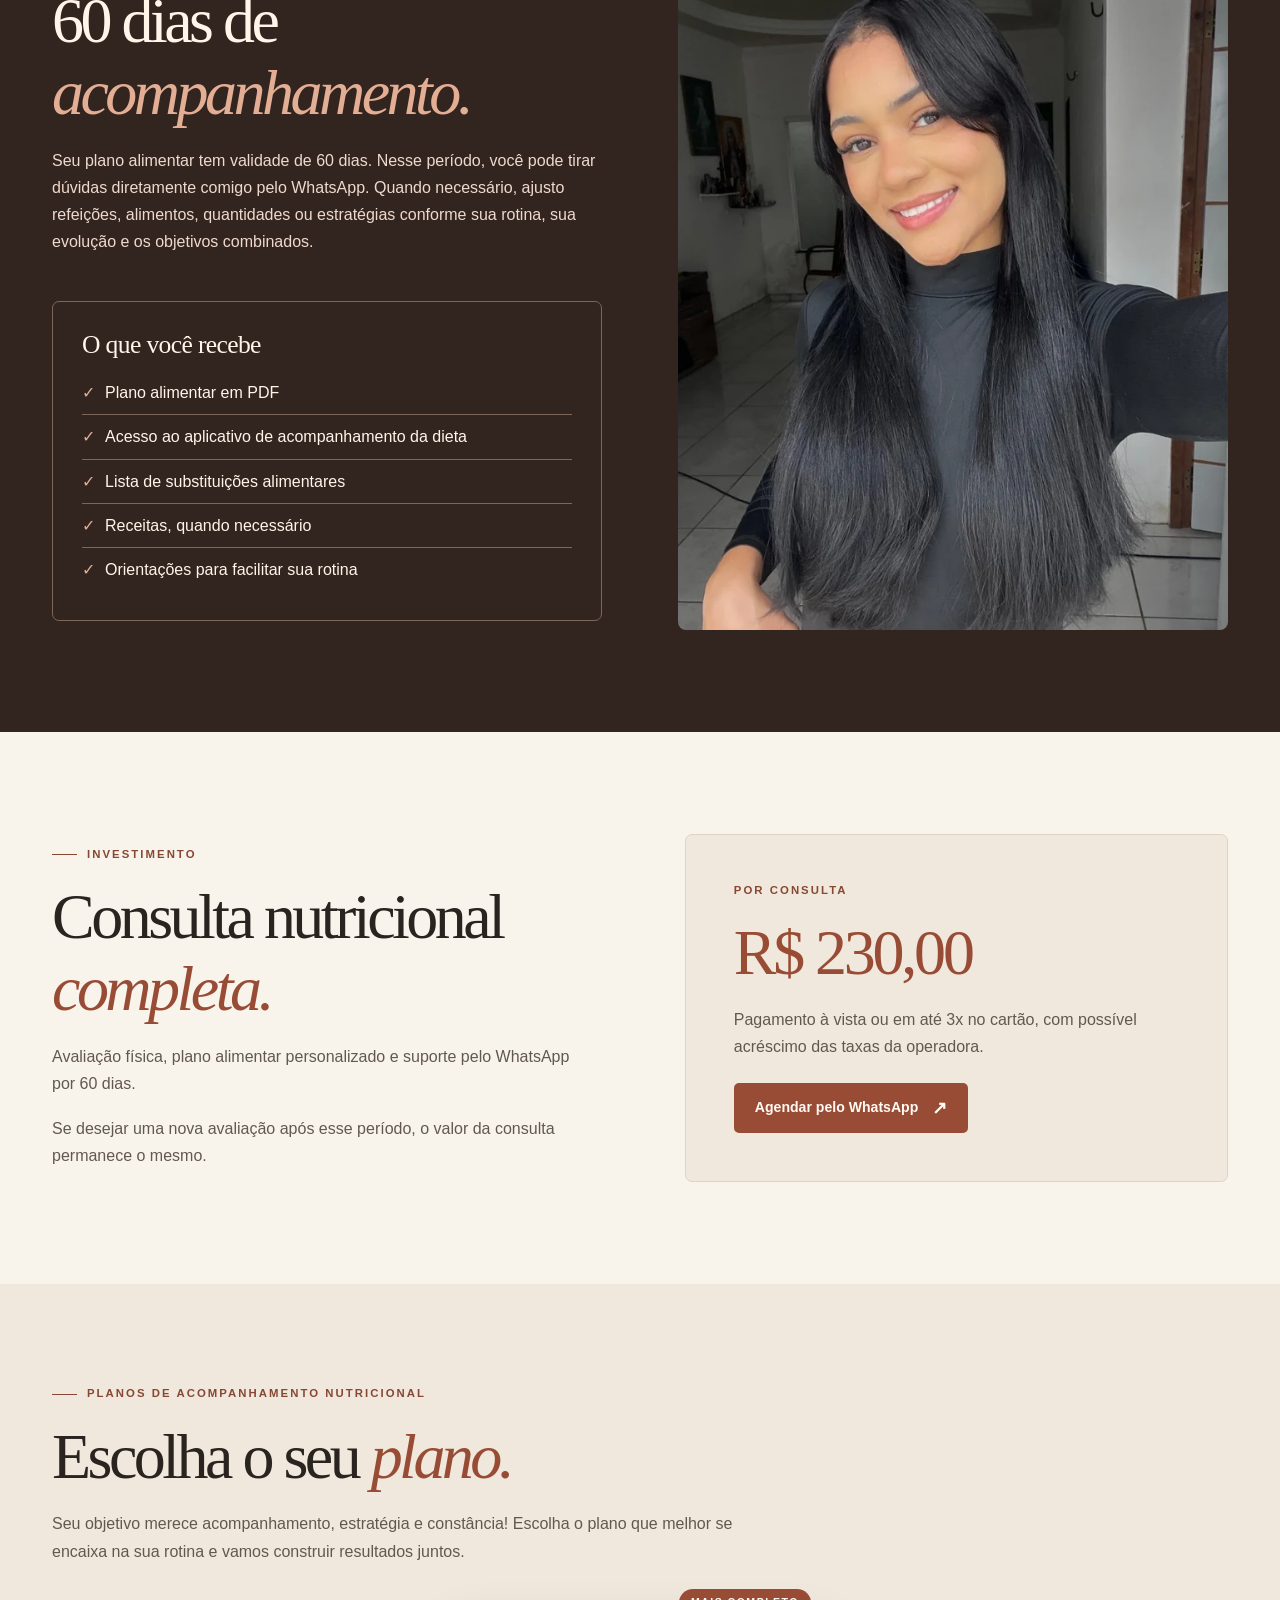
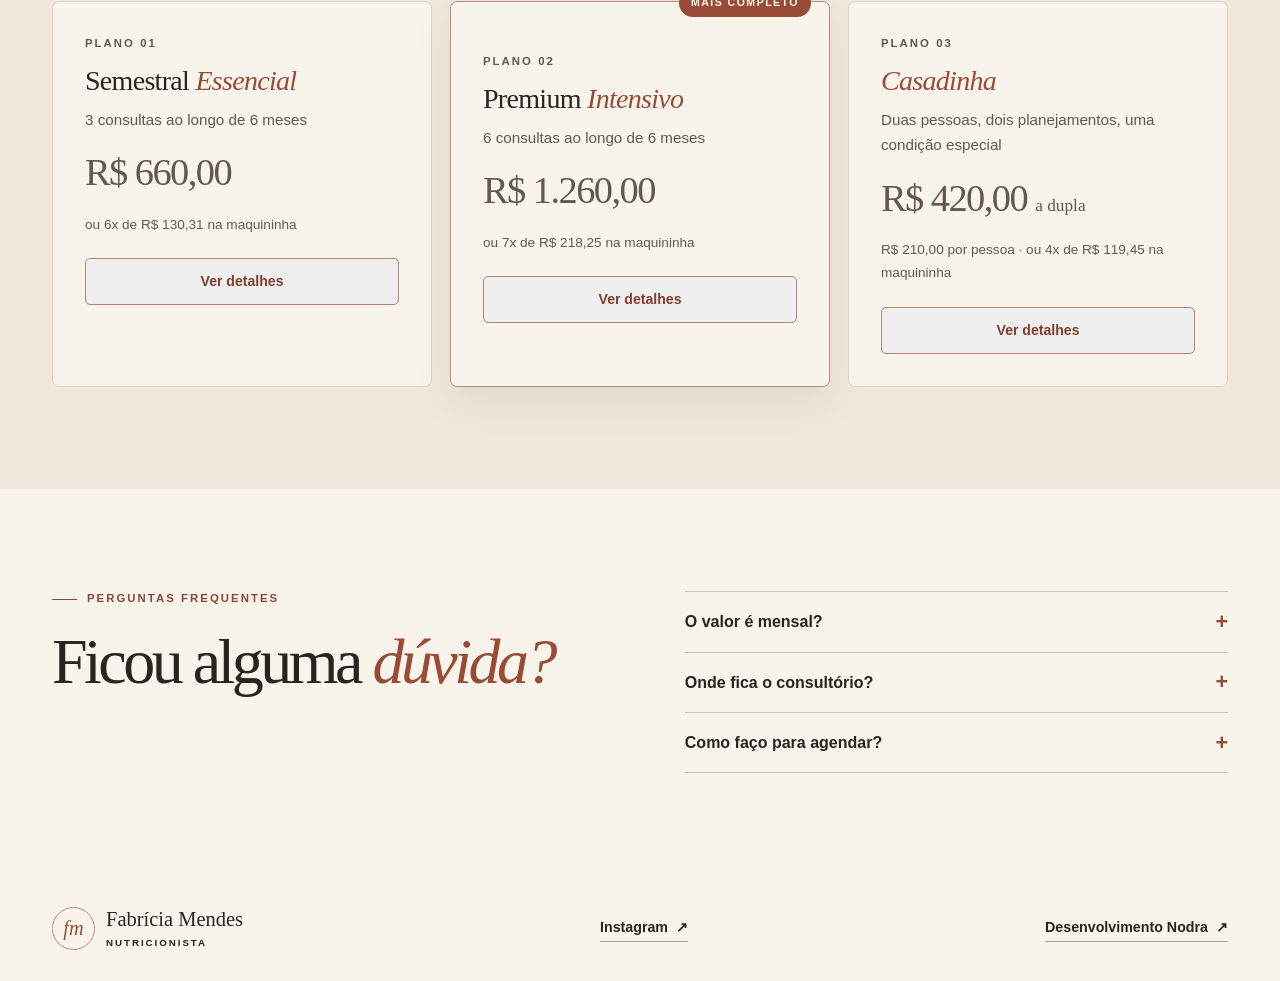
==== commit 2ba29aad: "Segunda foto na academia e credito Nodra no rodape" ====
--- a/index.html
+++ b/index.html
@@ -33,7 +33,7 @@
 <div class="wrap specialties"><a href="#objetivos"><span aria-hidden="true">✦</span> Emagrecimento</a><a href="#objetivos"><span aria-hidden="true">✦</span> Hipertrofia</a><a href="#objetivos"><span aria-hidden="true">✦</span> Performance esportiva</a></div>
 </section>
 <section class="section wrap about" id="sobre">
-<img src="assets/consultorio.webp" alt="Fabrícia Mendes no consultório" width="640" height="640" loading="lazy">
+<img src="assets/consultorio.webp" alt="Fabrícia Mendes na academia" width="1280" height="1080" loading="lazy">
 <div><p class="eyebrow"><span></span> Sobre mim</p><h2>Olá, eu sou<br><em>Fabrícia Mendes.</em></h2>
 <p>Sou nutricionista especialista em emagrecimento, hipertrofia e performance esportiva. Meu objetivo é mostrar que uma alimentação saudável pode ser simples, prática e eficiente.</p>
 <p>A melhor dieta é aquela que você consegue seguir. Por isso, eu monto seu plano com alimentos acessíveis que você já conhece e gosta, respeitando seus horários, sua rotina de trabalho, seu orçamento e seus objetivos.</p>
@@ -109,7 +109,7 @@
 <footer><div class="wrap nav">
 <a class="brand" href="#inicio"><span class="monogram" aria-hidden="true">fm</span><span>Fabrícia Mendes<small>Nutricionista</small></span></a>
 <a class="under" href="https://www.instagram.com/fabriciamendesnutri/">Instagram <span aria-hidden="true">↗</span></a>
-</div></footer>
+<a class="under" href="https://nodrabr.com/" rel="noopener">Desenvolvimento Nodra <span aria-hidden="true">↗</span></a></div></footer>
 
 <dialog class="plan-modal" id="plan-modal" aria-labelledby="plan-modal-title">
 <button class="plan-close" type="button" aria-label="Fechar detalhes do plano">×</button>
--- a/style.css
+++ b/style.css
@@ -30,3 +30,40 @@
     aspect-ratio: 4 / 3;
   }
 }
+
+/* Planos de acompanhamento */
+.plans{display:grid;grid-template-columns:repeat(3,1fr);gap:18px;margin-top:36px}
+.plan{position:relative;background:var(--paper);border:1px solid var(--line);border-radius:7px;padding:clamp(22px,3vw,32px);display:flex;flex-direction:column;align-items:flex-start}
+.plan.featured{border-color:#bb8c77;box-shadow:0 14px 40px #35231914}
+.plan-badge{position:absolute;top:-13px;right:18px;background:var(--accent);color:#fffaf3;font-size:.66rem;font-weight:700;letter-spacing:.14em;text-transform:uppercase;padding:5px 12px;border-radius:999px}
+.plan-num{font-size:.71rem;font-weight:700;letter-spacing:.18em;text-transform:uppercase;color:#874733;margin-bottom:12px}
+.plan h3{font-size:1.75rem}
+.plan-tag{color:var(--muted);margin-top:10px;font-size:.95rem}
+.plan-price{font:400 clamp(2rem,3vw,2.6rem)/1.15 var(--serif);color:var(--accent);letter-spacing:-.04em;margin-top:16px}
+.plan-price small{font-size:.45em;color:var(--muted);letter-spacing:0}
+.plan-parc{font-size:.85rem;color:var(--muted);margin-top:6px}
+.plan .plan-open{margin-top:22px;width:100%}
+
+.plan-modal{border:1px solid var(--line);border-radius:10px;background:var(--paper);color:var(--ink);padding:clamp(26px,4vw,44px);width:min(620px,calc(100% - 32px));max-height:min(82vh,900px);overflow-y:auto;box-shadow:0 30px 90px #24181266}
+.plan-modal::backdrop{background:#24181299;backdrop-filter:blur(3px)}
+.plan-modal[open]{animation:plan-in .22s ease-out}
+@keyframes plan-in{from{opacity:0;transform:translateY(14px)}to{opacity:1;transform:none}}
+.plan-close{position:absolute;top:12px;right:14px;border:1px solid var(--line);background:var(--cream);color:var(--ink);width:40px;height:40px;border-radius:50%;font-size:1.3rem;line-height:1;cursor:pointer}
+.plan-close:hover{background:#e6d8c9}
+.plan-modal h3{font-size:clamp(2rem,4vw,2.7rem);letter-spacing:-.04em}
+.plan-modal-tag{color:var(--muted);margin-top:8px}
+.plan-modal .plan-price{margin-top:14px}
+.plan-modal h4{font:700 .74rem/1.3 var(--sans);letter-spacing:.16em;text-transform:uppercase;color:#874733;margin:22px 0 4px}
+.plan-modal ul{list-style:none;padding:0;margin:6px 0 0}
+.plan-modal li{padding:7px 0;border-bottom:1px solid var(--line);color:var(--muted)}
+.plan-modal li:last-child{border-bottom:0}
+.plan-modal li::before{content:"✓";margin-right:10px;color:var(--accent)}
+.plan-modal-ideal{color:var(--muted);margin-top:6px}
+.plan-modal-extra{margin-top:12px;font-weight:700;color:var(--accent)}
+.plan-modal .plan-parc{margin-top:10px}
+.plan-modal .button{margin-top:24px;width:100%}
+.plan-modal-note{text-align:center;font-size:.82rem;color:var(--muted);margin-top:12px}
+
+@media(max-width:980px){.plans{grid-template-columns:1fr;max-width:560px;margin-inline:auto}}
+@media(prefers-reduced-motion:reduce){.plan-modal[open]{animation:none}}
+.plan p.plan-badge{color:#fffaf3}
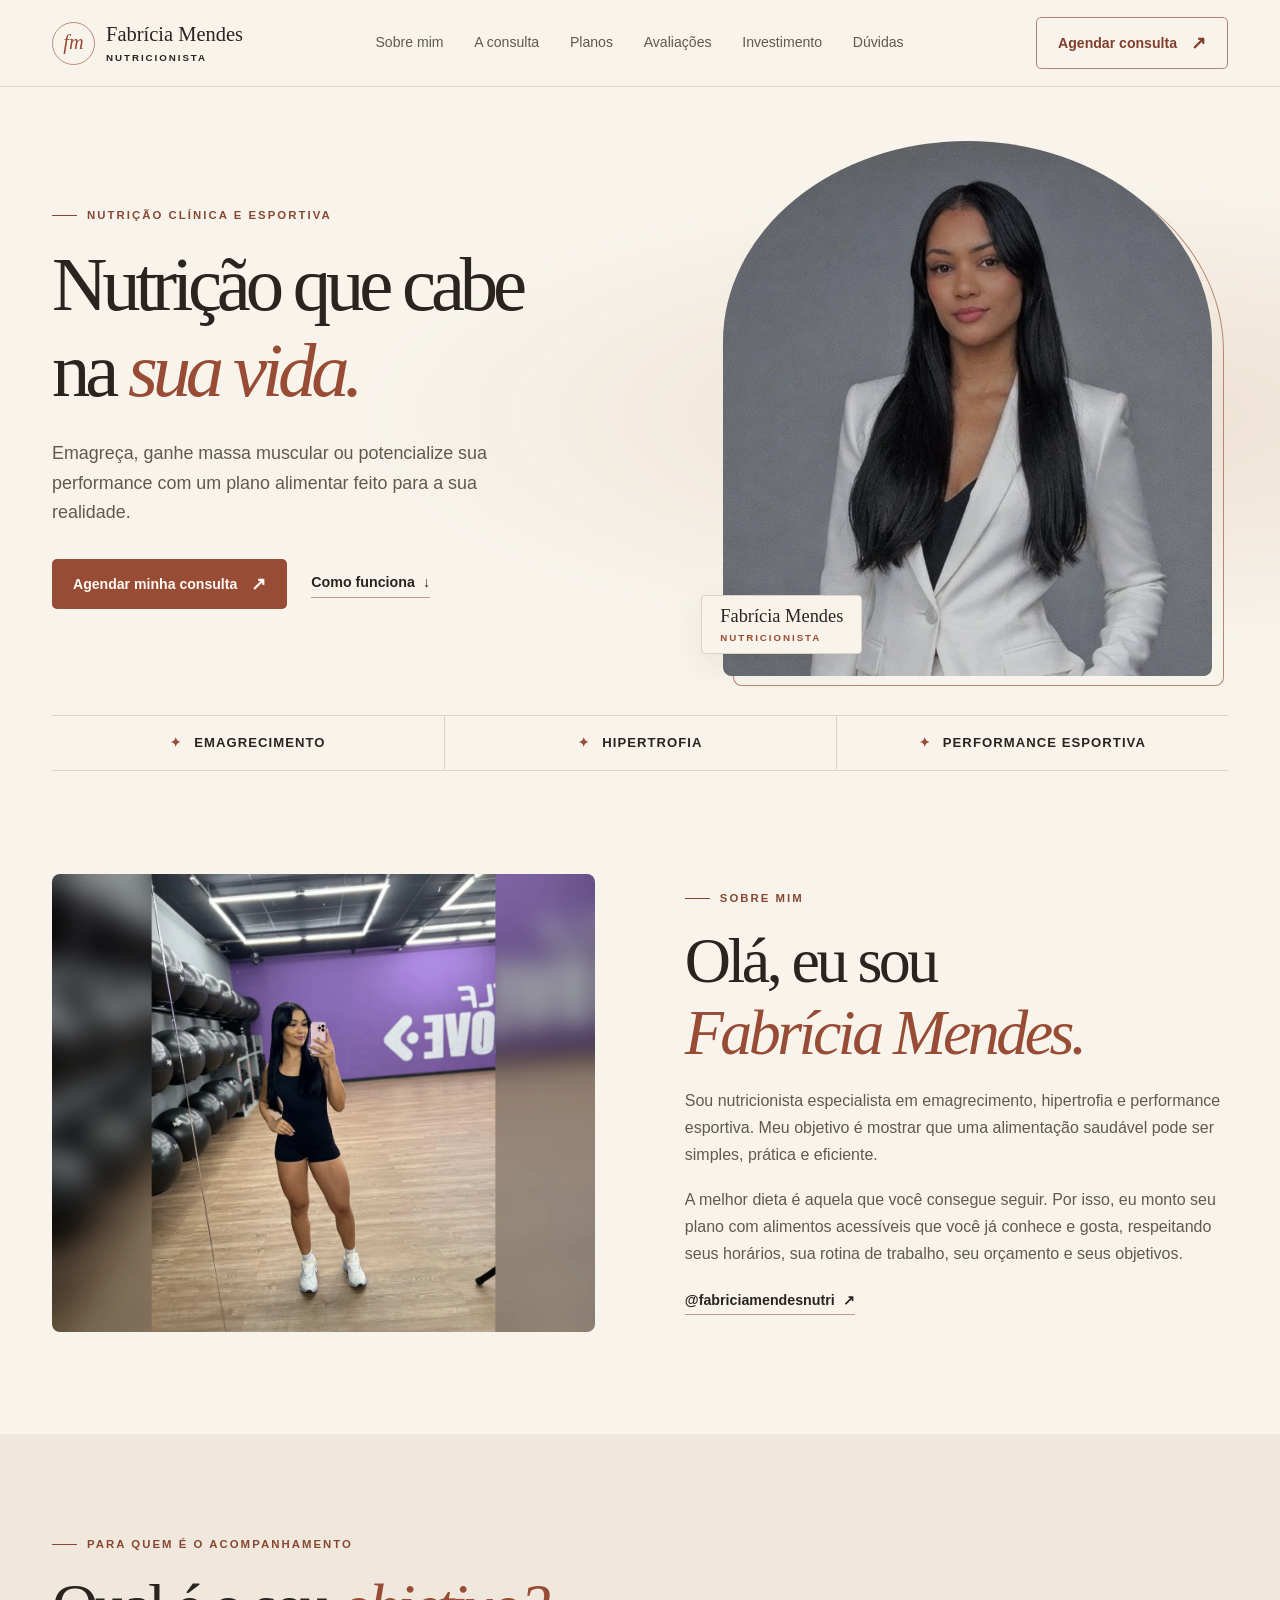
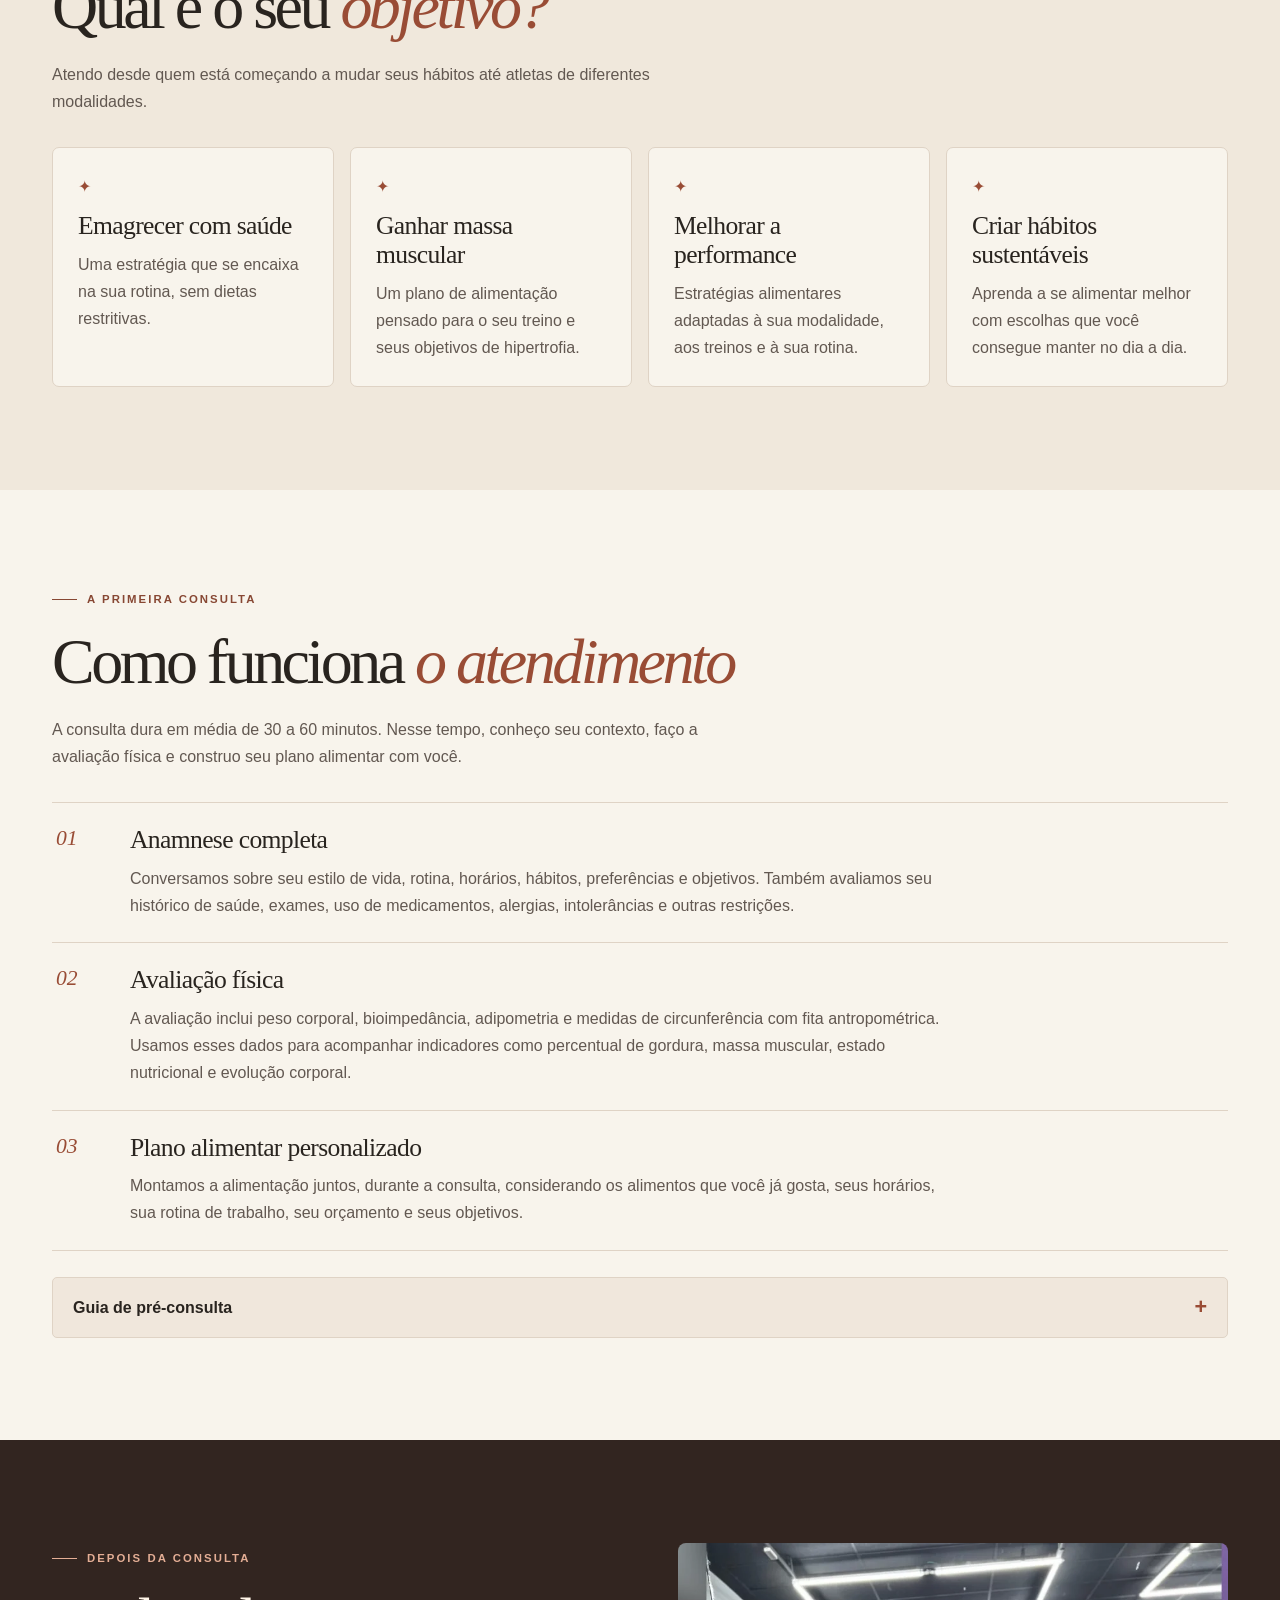
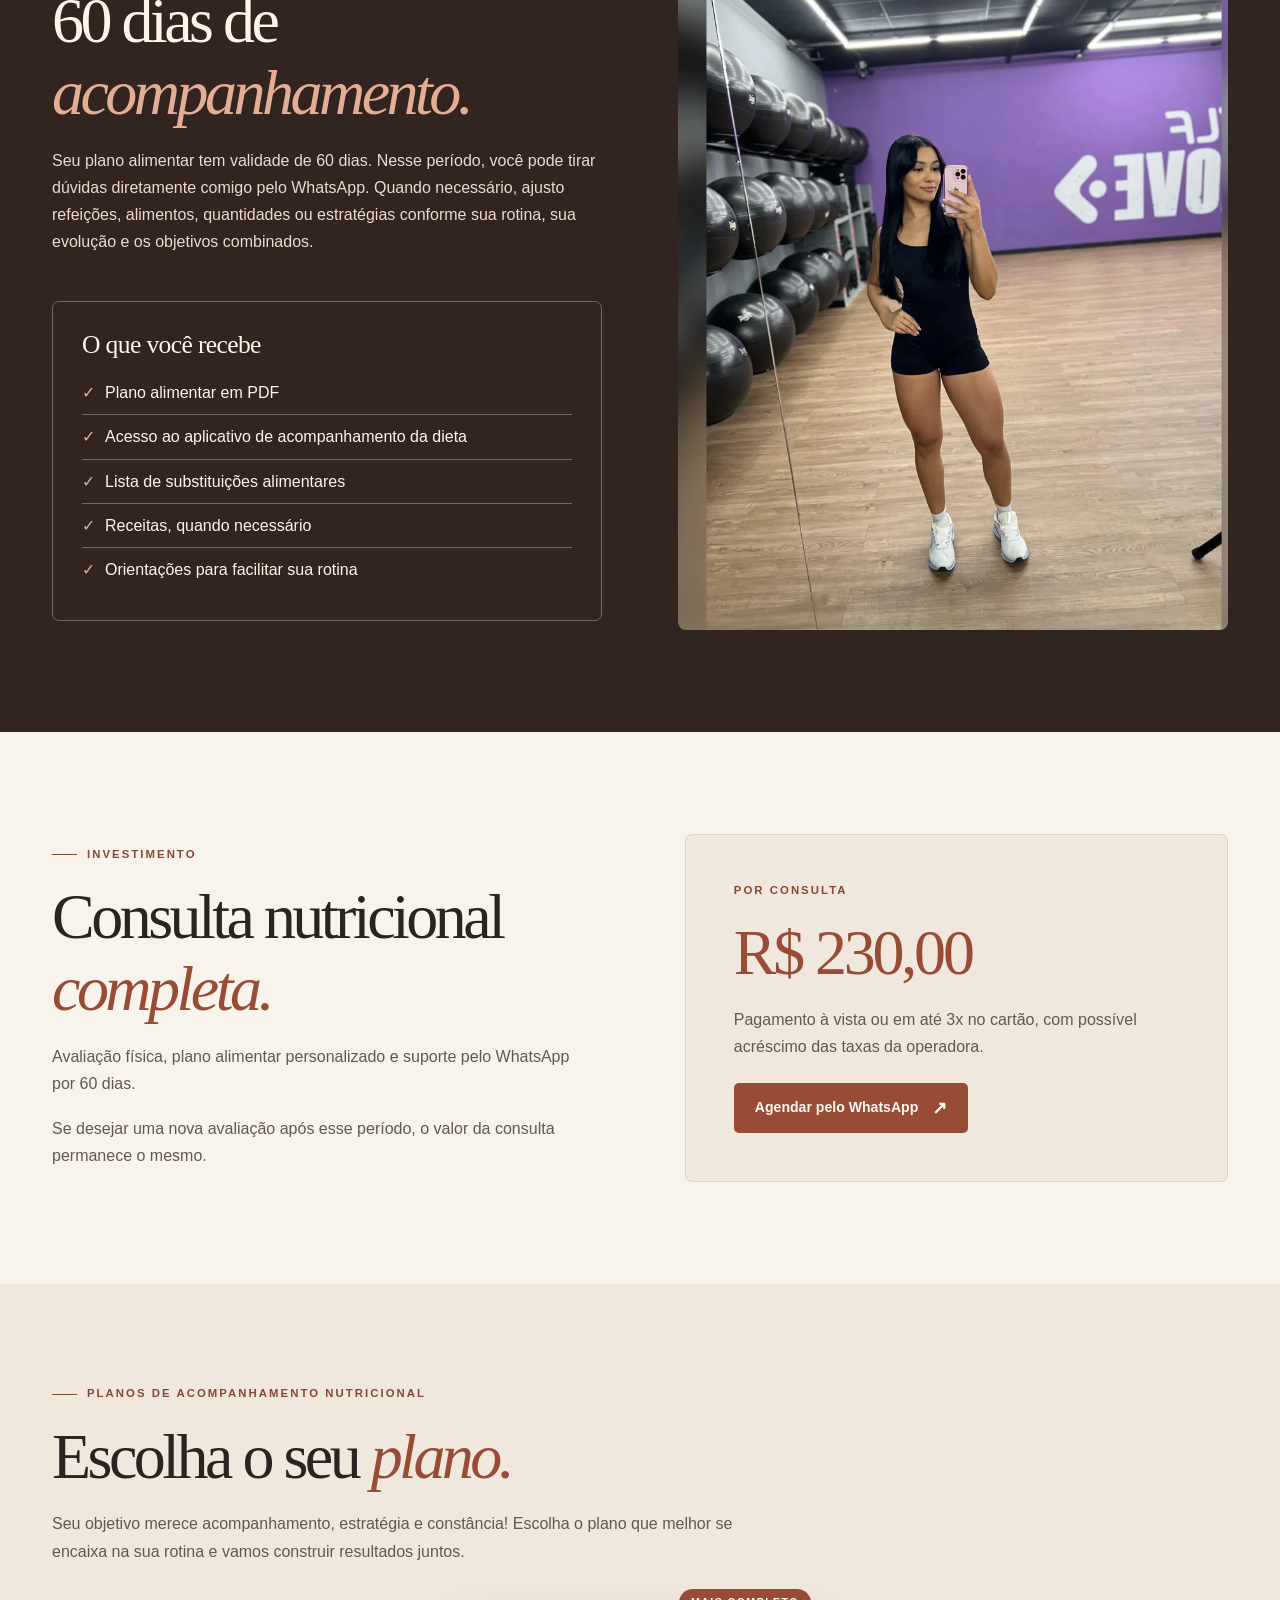
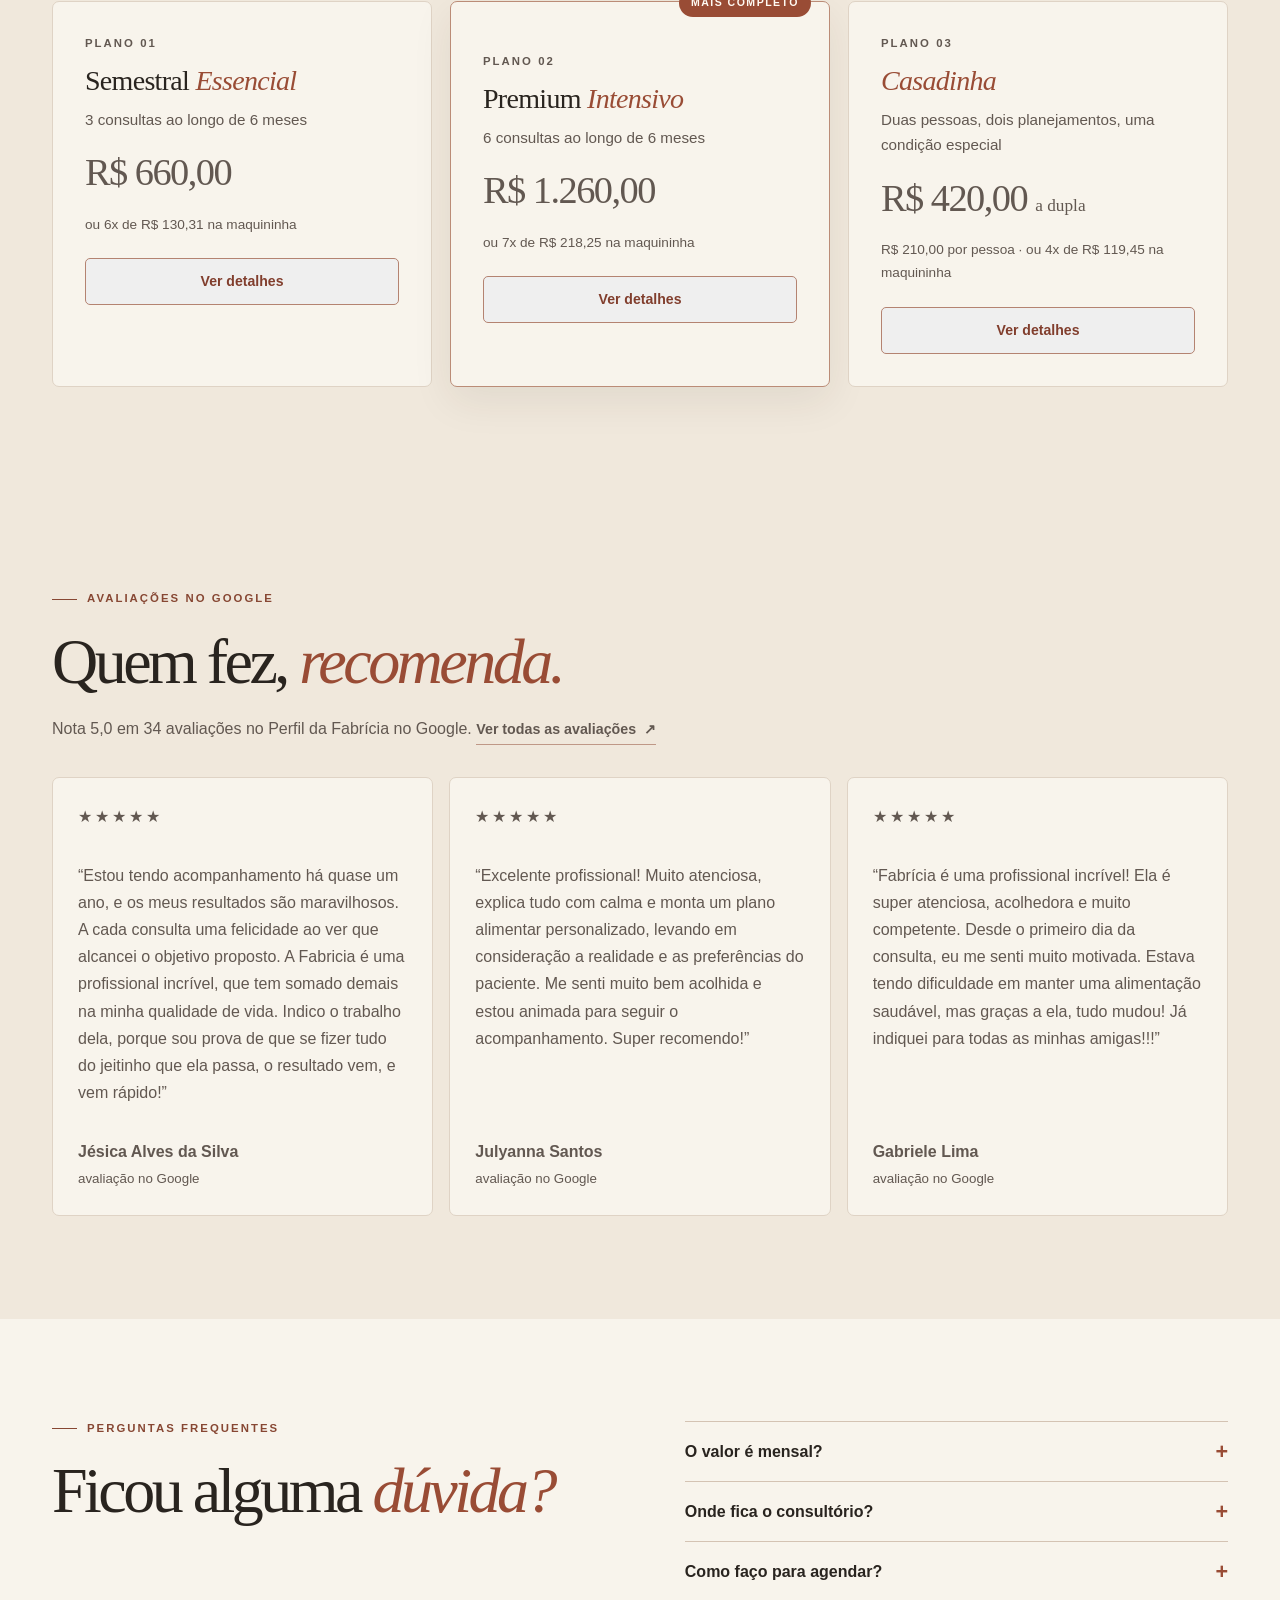
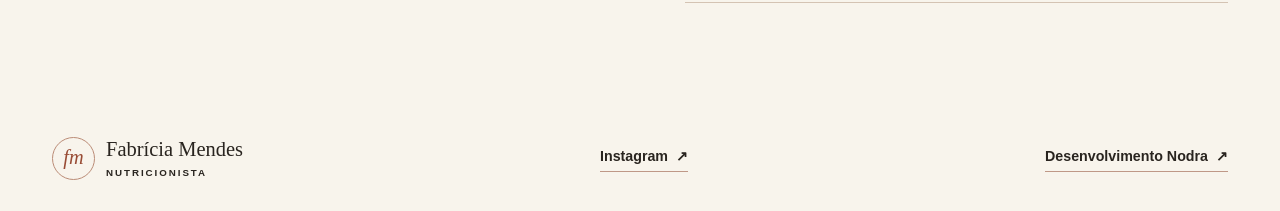
==== commit d00b0f99: "Foto 3 de corpo inteiro e secao de avaliacoes do Google" ====
--- a/index.html
+++ b/index.html
@@ -15,7 +15,7 @@
 <header class="top">
 <div class="wrap nav">
 <a class="brand" href="#inicio" aria-label="Fabrícia Mendes, início"><span class="monogram" aria-hidden="true">fm</span><span>Fabrícia Mendes<small>Nutricionista</small></span></a>
-<nav aria-label="Navegação principal"><a href="#sobre">Sobre mim</a><a href="#consulta">A consulta</a><a href="#planos">Planos</a><a href="#investimento">Investimento</a><a href="#duvidas">Dúvidas</a></nav>
+<nav aria-label="Navegação principal"><a href="#sobre">Sobre mim</a><a href="#consulta">A consulta</a><a href="#planos">Planos</a><a href="#avaliacoes">Avaliações</a><a href="#investimento">Investimento</a><a href="#duvidas">Dúvidas</a></nav>
 <a class="button outline" href="#agendar">Agendar consulta <span aria-hidden="true">↗</span></a>
 </div>
 </header>
@@ -61,7 +61,7 @@
 </section>
 <section class="section dark"><div class="wrap after">
 <div><p class="eyebrow"><span></span> Depois da consulta</p><h2>60 dias de <em>acompanhamento.</em></h2><p>Seu plano alimentar tem validade de 60 dias. Nesse período, você pode tirar dúvidas diretamente comigo pelo WhatsApp. Quando necessário, ajusto refeições, alimentos, quantidades ou estratégias conforme sua rotina, sua evolução e os objetivos combinados.</p></div>
-<img class="after-photo" src="assets/acompanhamento.webp" alt="Fabrícia Mendes sorrindo, de blusa preta" width="1100" height="825" loading="lazy" decoding="async">
+<img class="after-photo" src="assets/consultorio.webp" alt="Fabrícia Mendes de corpo inteiro na academia" width="1280" height="1080" loading="lazy" decoding="async">
 <div class="deliverables"><h3>O que você recebe</h3><ul><li>Plano alimentar em PDF</li><li>Acesso ao aplicativo de acompanhamento da dieta</li><li>Lista de substituições alimentares</li><li>Receitas, quando necessário</li><li>Orientações para facilitar sua rotina</li></ul></div>
 </div></section>
 <section class="section wrap booking" id="investimento">
@@ -100,7 +100,7 @@
 </article>
 </div>
 </div></section>
-<section class="section" id="duvidas"><div class="wrap faq"><div><p class="eyebrow"><span></span> Perguntas frequentes</p><h2>Ficou alguma <em>dúvida?</em></h2></div><div>
+<section class="section soft" id="avaliacoes"><div class="wrap"><p class="eyebrow"><span></span> Avaliações no Google</p><h2>Quem fez, <em>recomenda.</em></h2><p class="section-lead">Nota 5,0 em 34 avaliações no Perfil da Fabrícia no Google. <a class="under" href="https://www.google.com/maps/search/?api=1&amp;query=Fabricia+Mendes+Nutricionista+S%C3%A3o+Lu%C3%ADs" rel="noopener">Ver todas as avaliações <span aria-hidden="true">↗</span></a></p><div class="reviews"><article class="review"><p class="stars" aria-label="5 de 5 estrelas">★★★★★</p><p class="review-text">“Estou tendo acompanhamento há quase um ano, e os meus resultados são maravilhosos. A cada consulta uma felicidade ao ver que alcancei o objetivo proposto. A Fabricia é uma profissional incrível, que tem somado demais na minha qualidade de vida. Indico o trabalho dela, porque sou prova de que se fizer tudo do jeitinho que ela passa, o resultado vem, e vem rápido!”</p><p class="review-author">Jésica Alves da Silva <small>avaliação no Google</small></p></article><article class="review"><p class="stars" aria-label="5 de 5 estrelas">★★★★★</p><p class="review-text">“Excelente profissional! Muito atenciosa, explica tudo com calma e monta um plano alimentar personalizado, levando em consideração a realidade e as preferências do paciente. Me senti muito bem acolhida e estou animada para seguir o acompanhamento. Super recomendo!”</p><p class="review-author">Julyanna Santos <small>avaliação no Google</small></p></article><article class="review"><p class="stars" aria-label="5 de 5 estrelas">★★★★★</p><p class="review-text">“Fabrícia é uma profissional incrível! Ela é super atenciosa, acolhedora e muito competente. Desde o primeiro dia da consulta, eu me senti muito motivada. Estava tendo dificuldade em manter uma alimentação saudável, mas graças a ela, tudo mudou! Já indiquei para todas as minhas amigas!!!”</p><p class="review-author">Gabriele Lima <small>avaliação no Google</small></p></article></div></div></section><section class="section" id="duvidas"><div class="wrap faq"><div><p class="eyebrow"><span></span> Perguntas frequentes</p><h2>Ficou alguma <em>dúvida?</em></h2></div><div>
 <details><summary>O valor é mensal?</summary><p>O pagamento de R$ 230,00 é feito por consulta e inclui avaliação, plano alimentar personalizado e 60 dias de suporte via WhatsApp.</p></details>
 <details><summary>Onde fica o consultório?</summary><p>Após o agendamento, você recebe o endereço e as orientações para o atendimento.</p></details>
 <details><summary>Como faço para agendar?</summary><p>Toque em “Agendar pelo WhatsApp” para falar diretamente comigo e combinar seu atendimento.</p><a class="under" href="#agendar">Ir para o agendamento <span aria-hidden="true">↗</span></a></details>
--- a/style.css
+++ b/style.css
@@ -66,4 +66,4 @@
 
 @media(max-width:980px){.plans{grid-template-columns:1fr;max-width:560px;margin-inline:auto}}
 @media(prefers-reduced-motion:reduce){.plan-modal[open]{animation:none}}
-.plan p.plan-badge{color:#fffaf3}
+.plan p.plan-badge{color:#fffaf3} .reviews{display:grid;grid-template-columns:repeat(3,1fr);gap:16px;margin-top:32px} .review{background:var(--paper);border:1px solid var(--line);border-radius:7px;padding:25px;display:flex;flex-direction:column;gap:14px} .review .stars{color:var(--accent);letter-spacing:3px} .review .review-text{color:var(--muted);flex:1} .review .review-author{font-weight:700} .review .review-author small{display:block;font-weight:400;color:var(--muted);margin-top:2px} @media(max-width:980px){.reviews{grid-template-columns:1fr;max-width:560px;margin-inline:auto}}
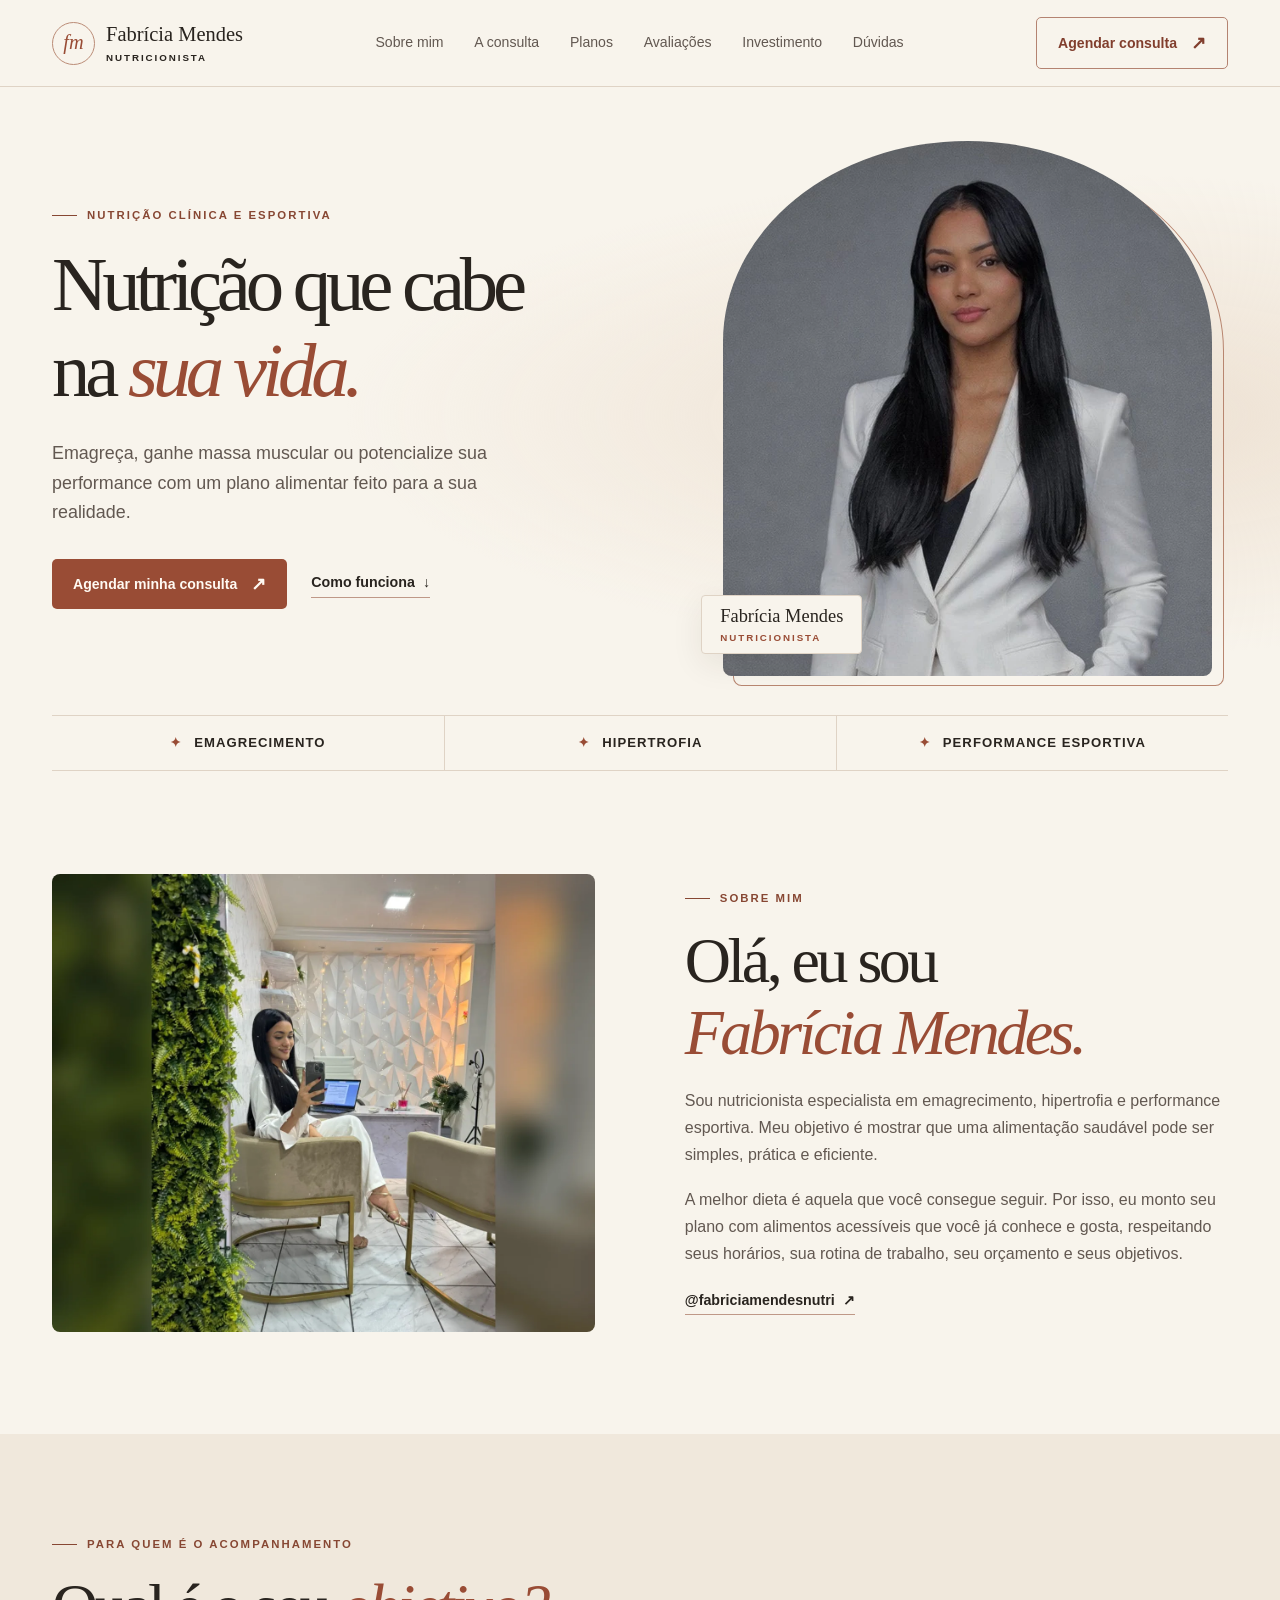
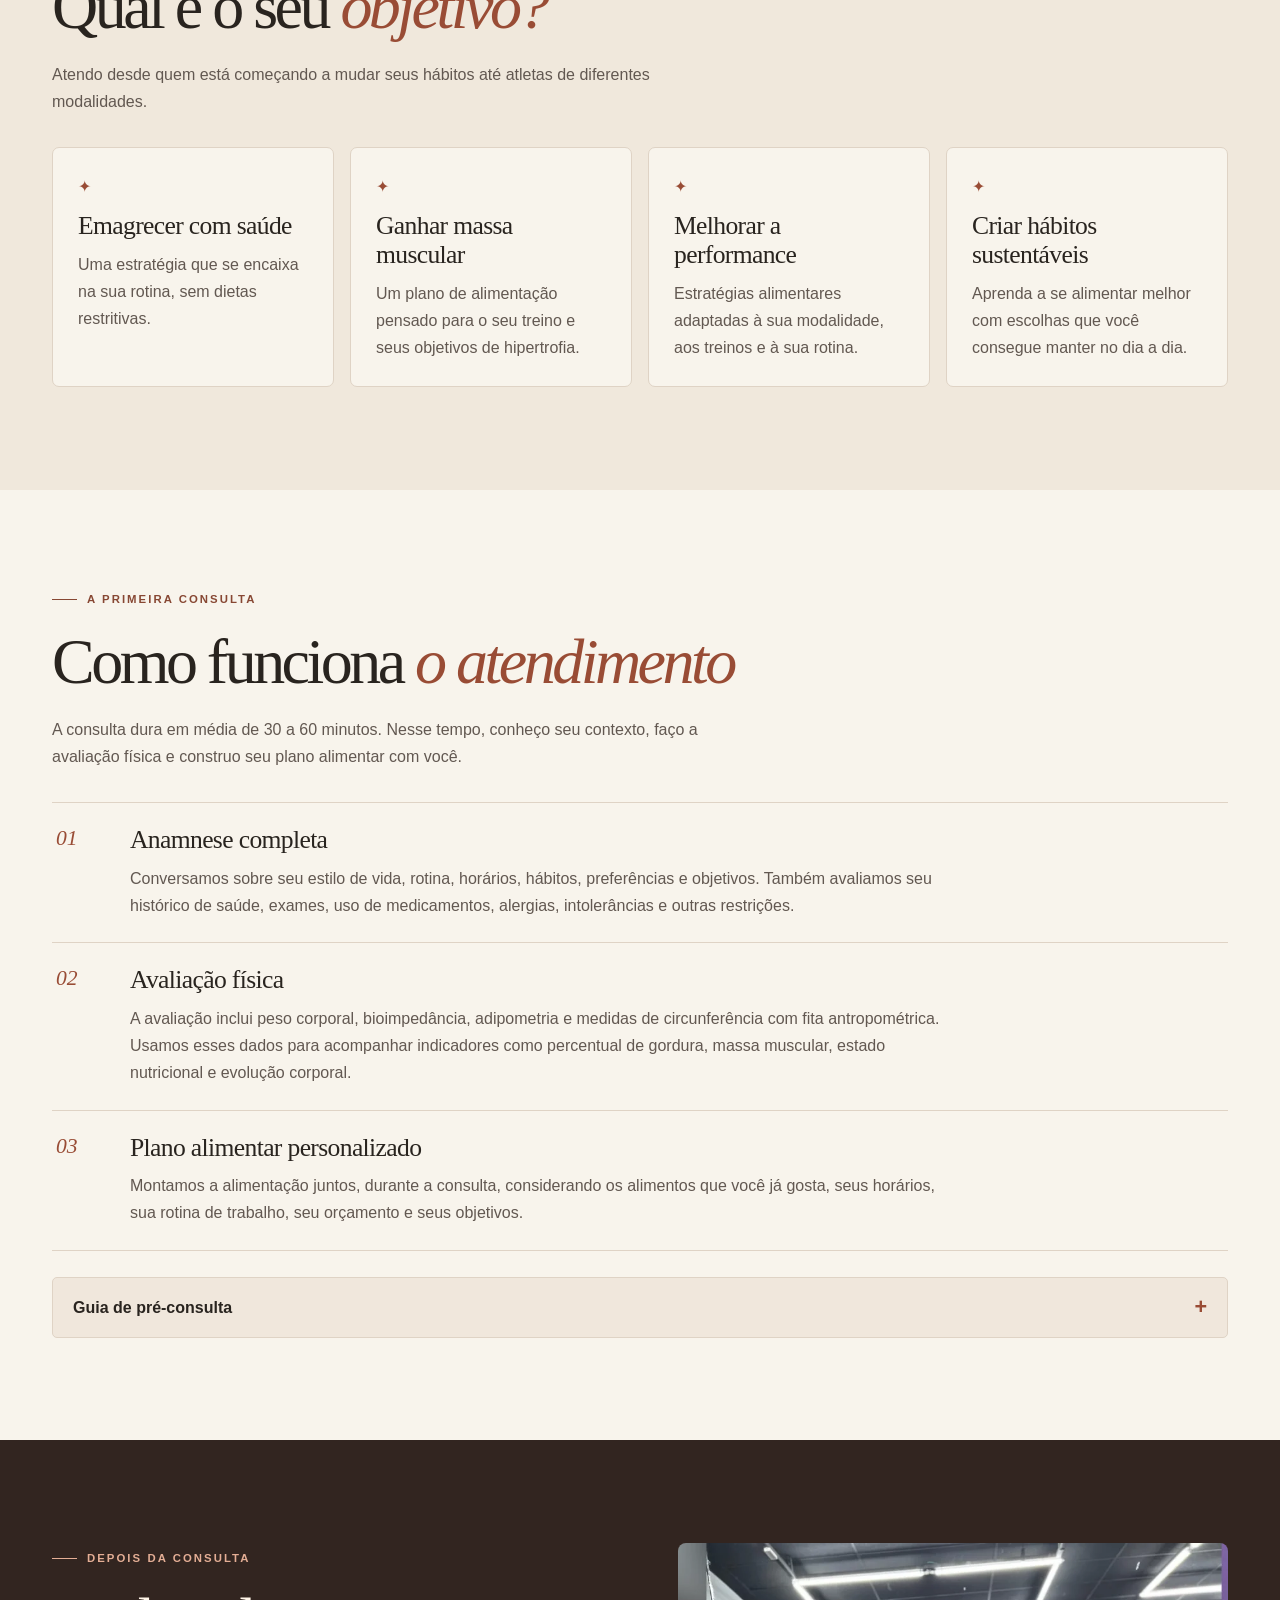
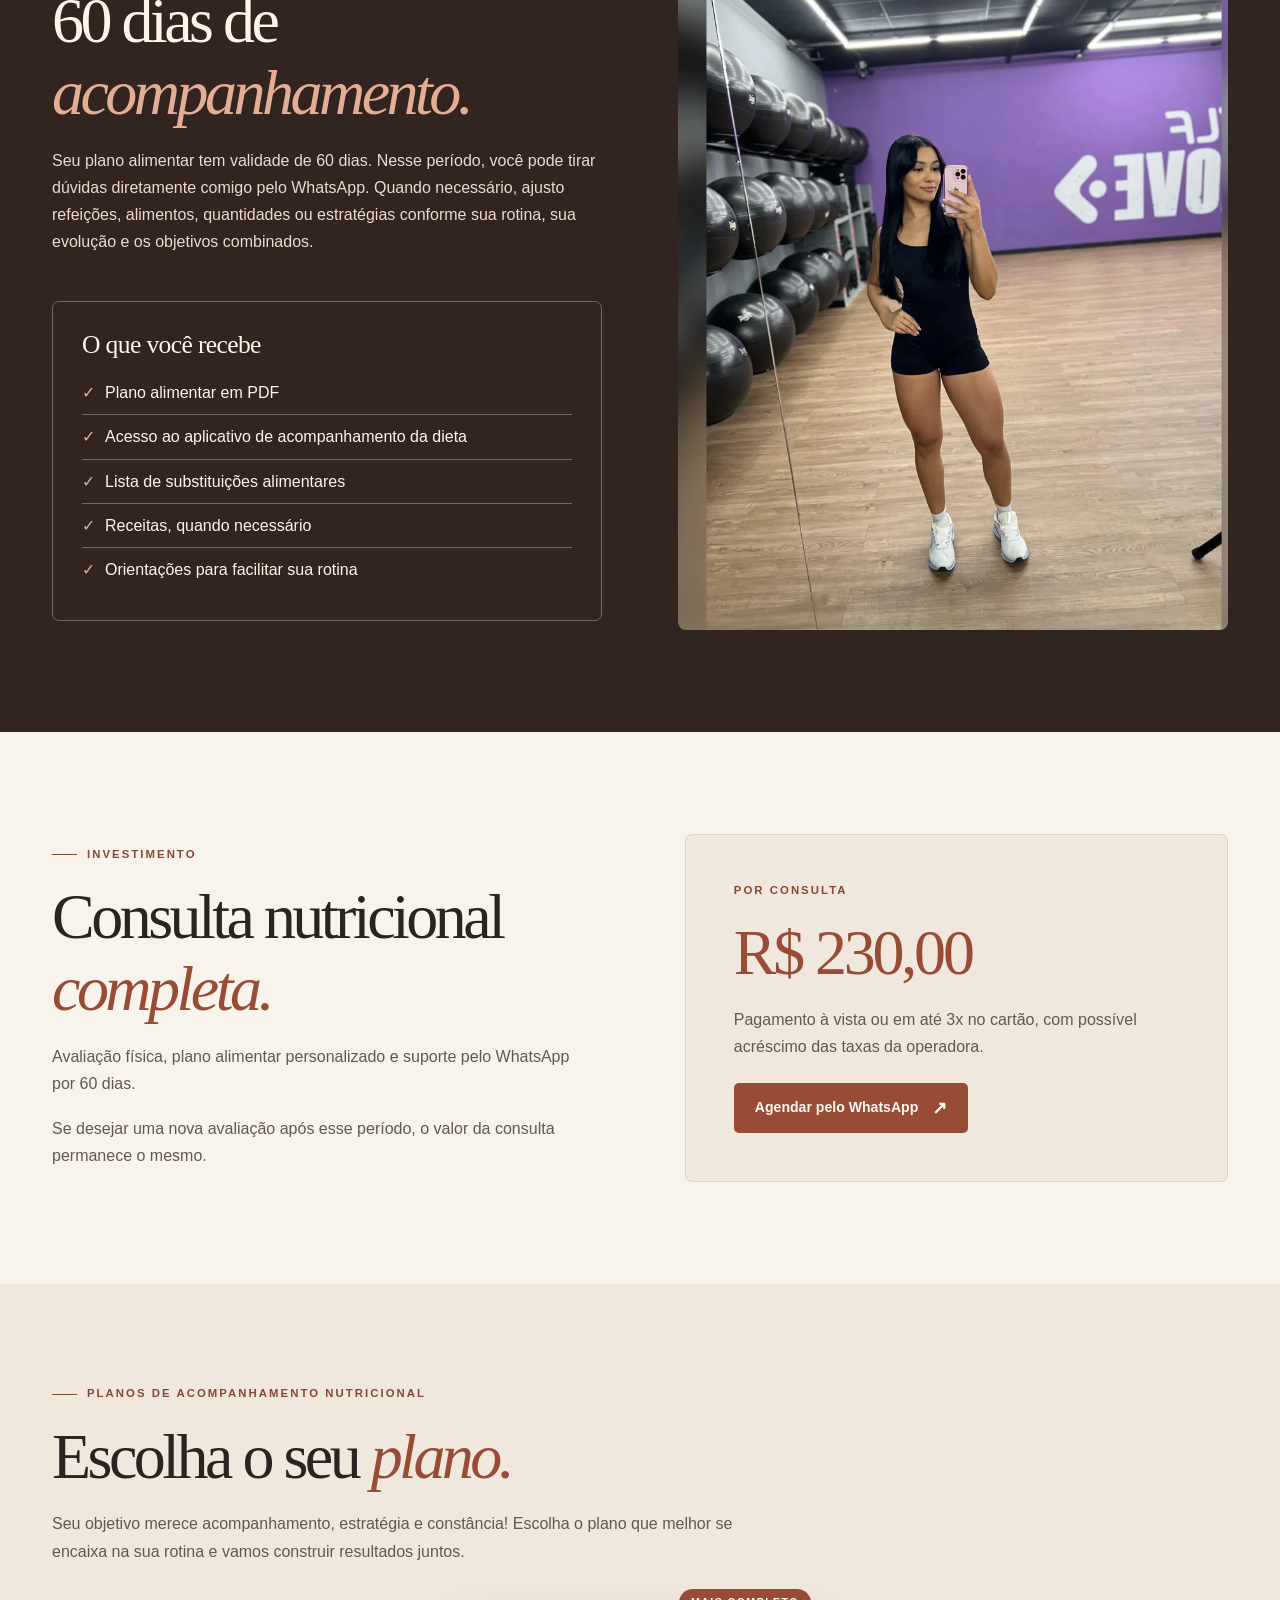
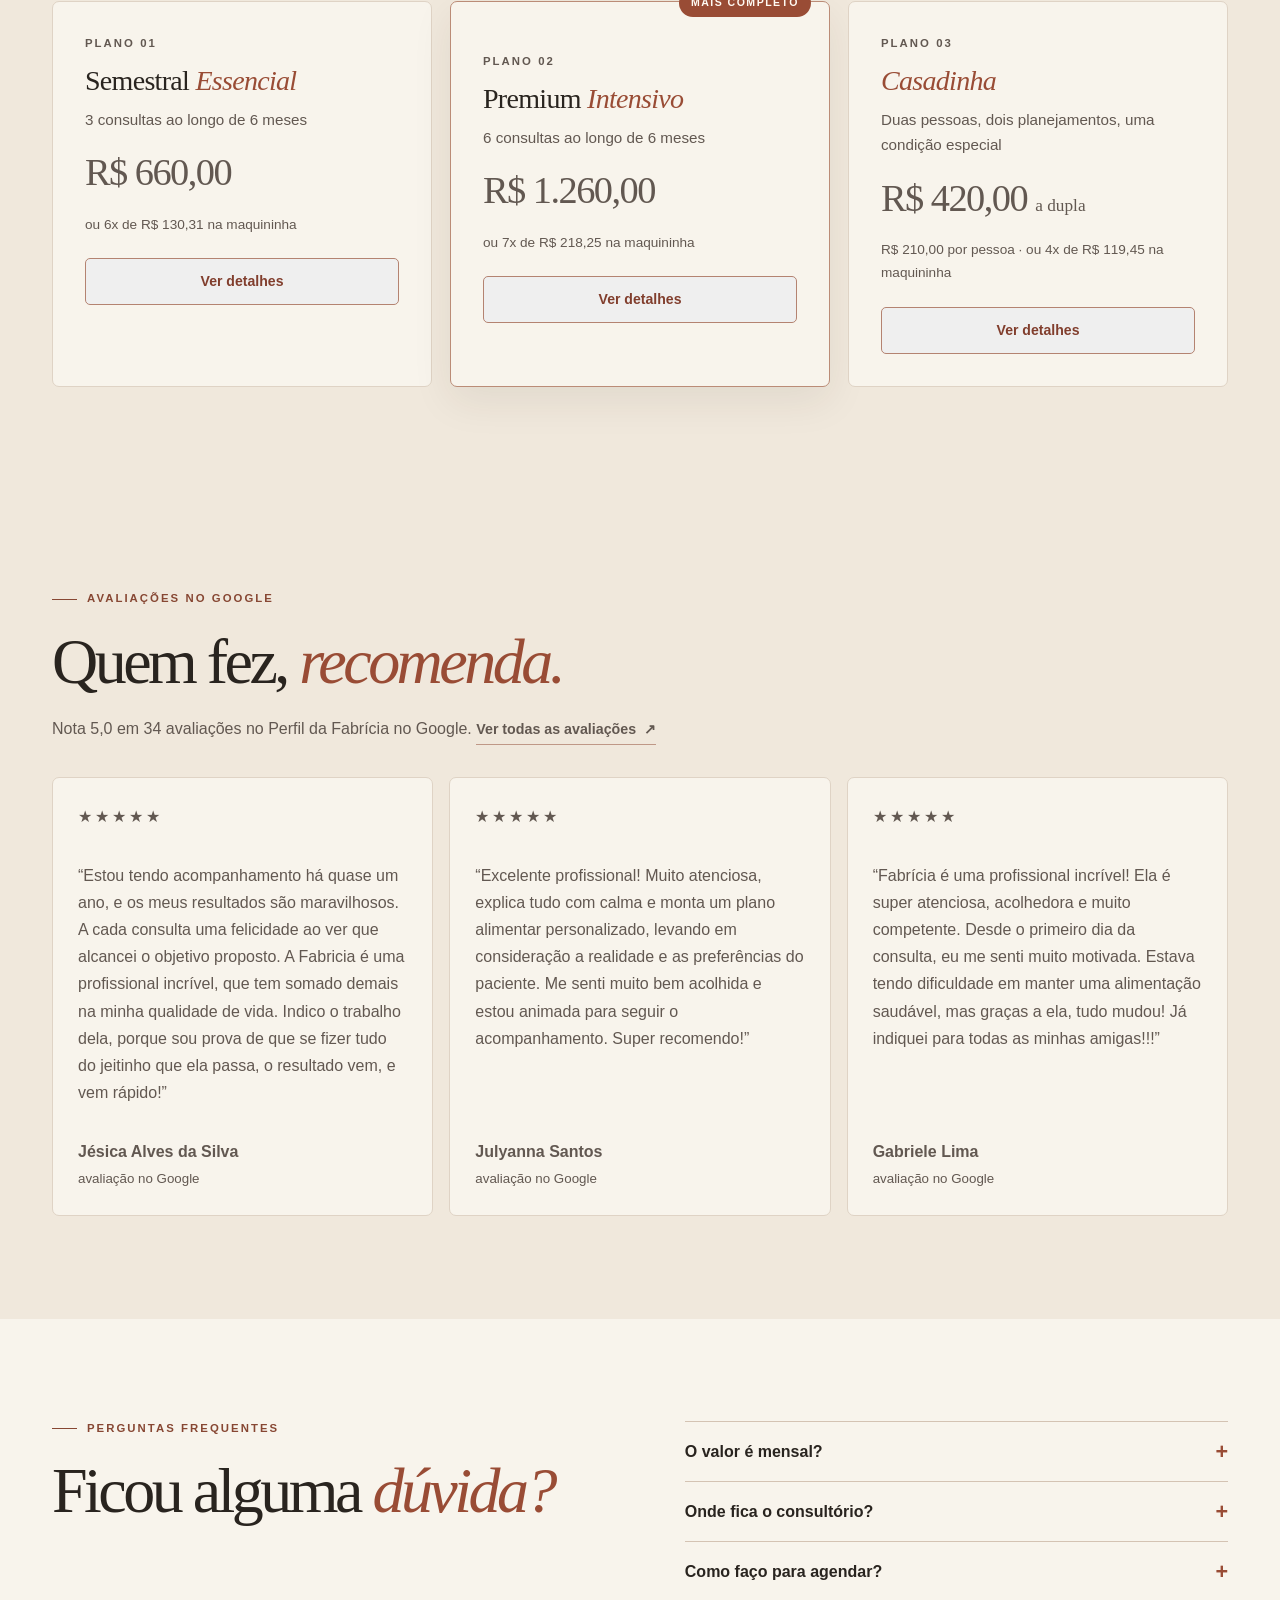
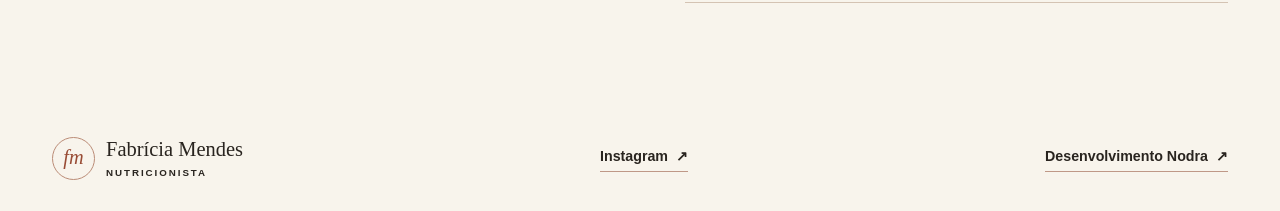
==== commit 9fc050a0: "Update image in the about section of index.html Replaced an image in the about section with a new on" ====
--- a/index.html
+++ b/index.html
@@ -33,7 +33,7 @@
 <div class="wrap specialties"><a href="#objetivos"><span aria-hidden="true">✦</span> Emagrecimento</a><a href="#objetivos"><span aria-hidden="true">✦</span> Hipertrofia</a><a href="#objetivos"><span aria-hidden="true">✦</span> Performance esportiva</a></div>
 </section>
 <section class="section wrap about" id="sobre">
-<img src="assets/consultorio.webp" alt="Fabrícia Mendes na academia" width="1280" height="1080" loading="lazy">
+<img src="assets/2-sobre.webp" alt="Fabrícia Mendes sentada no consultório" width="1280" height="1080" loading="lazy">
 <div><p class="eyebrow"><span></span> Sobre mim</p><h2>Olá, eu sou<br><em>Fabrícia Mendes.</em></h2>
 <p>Sou nutricionista especialista em emagrecimento, hipertrofia e performance esportiva. Meu objetivo é mostrar que uma alimentação saudável pode ser simples, prática e eficiente.</p>
 <p>A melhor dieta é aquela que você consegue seguir. Por isso, eu monto seu plano com alimentos acessíveis que você já conhece e gosta, respeitando seus horários, sua rotina de trabalho, seu orçamento e seus objetivos.</p>
